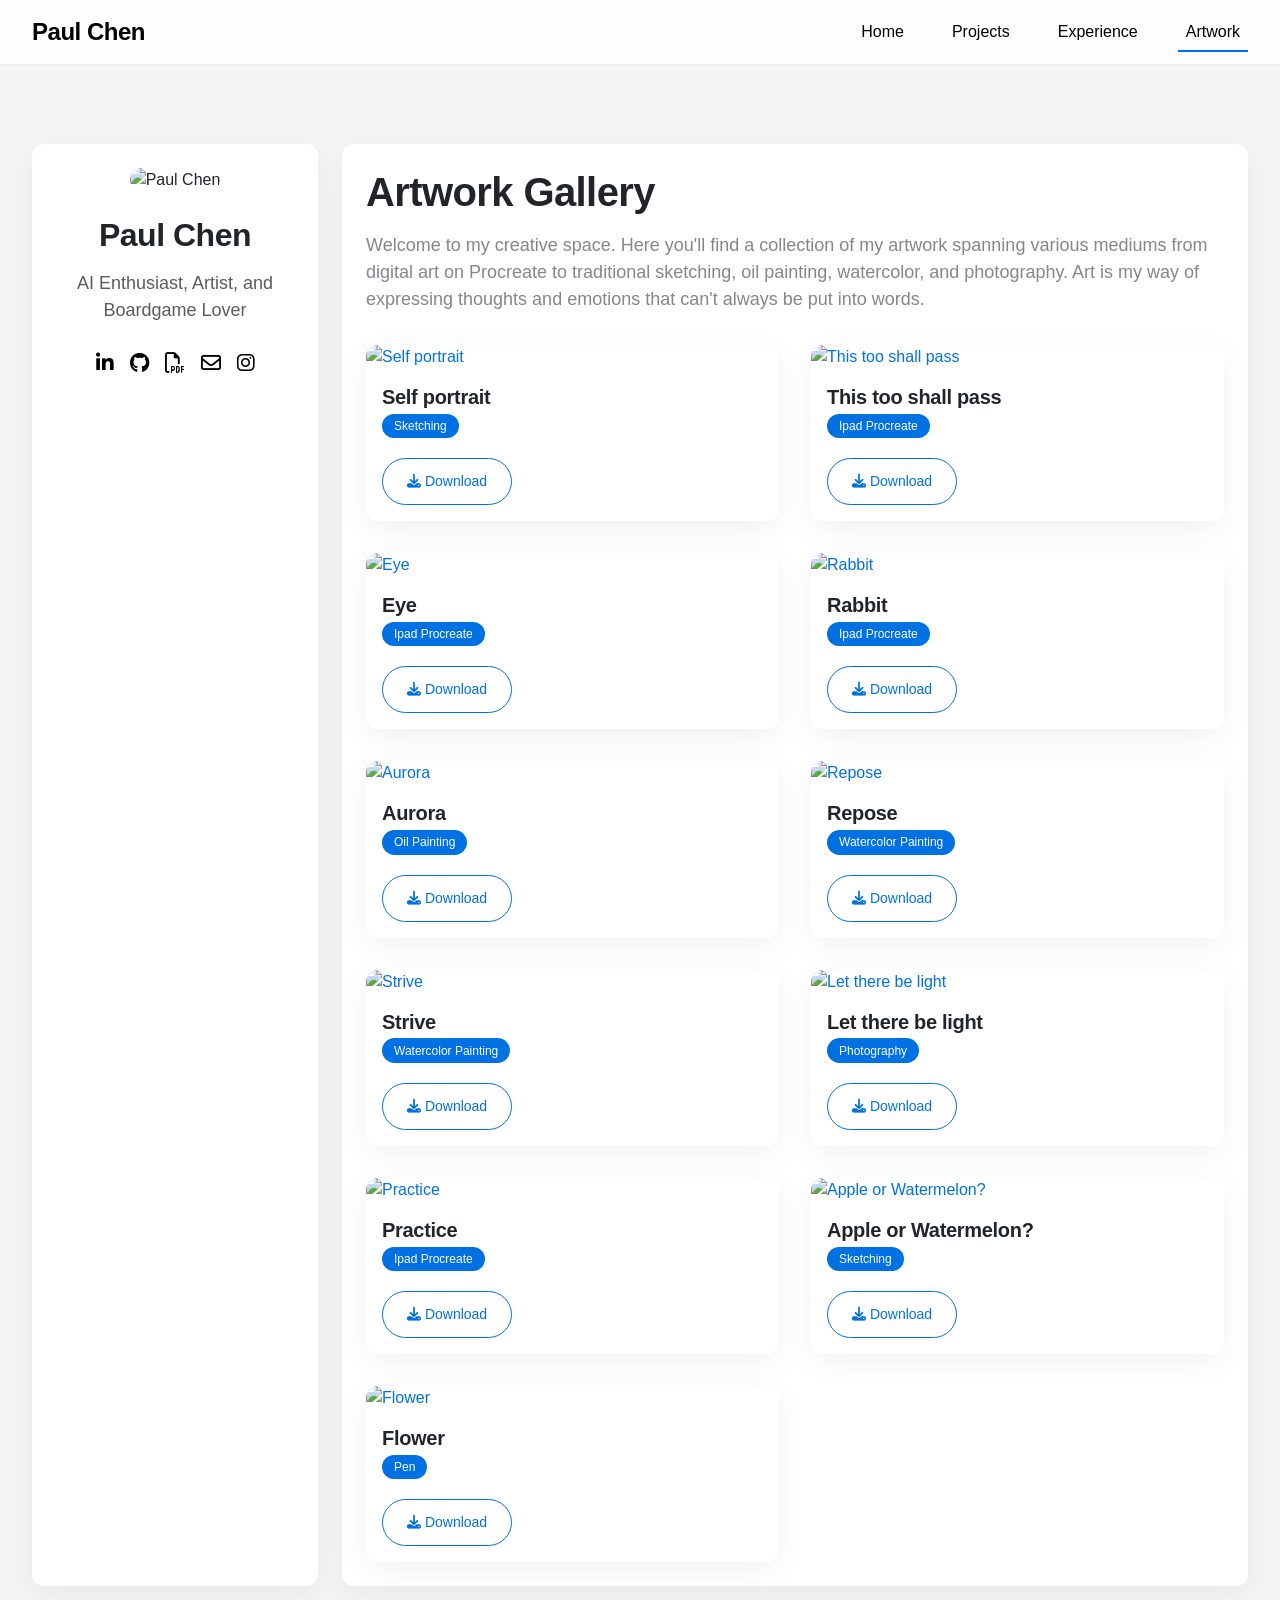
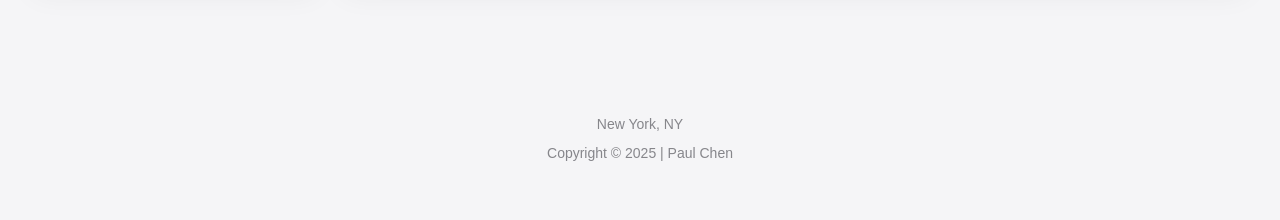
==== artwork.html @ 6986fd62 "yes" ====
<!DOCTYPE html>
<html lang="en">
<head>
    <meta charset="UTF-8">
    <meta name="viewport" content="width=device-width, initial-scale=1, shrink-to-fit=no">
    <title>Artwork | Paul Chen</title>
    
    <!-- Fonts -->
    <link href="https://fonts.googleapis.com/css2?family=Inter:wght@300;400;500;600;700&display=swap" rel="stylesheet">
    
    <!-- Bootstrap -->
    <link href="https://cdn.jsdelivr.net/npm/bootstrap@5.3.0-alpha1/dist/css/bootstrap.min.css" rel="stylesheet">
    
    <!-- Font Awesome -->
    <link rel="stylesheet" href="https://cdnjs.cloudflare.com/ajax/libs/font-awesome/6.4.0/css/all.min.css">
    
    <!-- Lightbox -->
    <link rel="stylesheet" href="https://cdnjs.cloudflare.com/ajax/libs/lightbox2/2.11.3/css/lightbox.min.css">
    
    <!-- Custom CSS -->
    <link rel="stylesheet" href="css/style.css">
    
    <style>
        /* Additional styles for artwork page */
        .art-grid {
            display: grid;
            grid-template-columns: repeat(auto-fill, minmax(350px, 1fr));
            gap: 2rem;
            margin-top: 2rem;
        }
        
        .art-item {
            border-radius: var(--border-radius);
            overflow: hidden;
            background-color: var(--card-color);
            box-shadow: 0 8px 30px rgba(0, 0, 0, 0.06);
            transition: transform var(--transition-speed) ease, box-shadow var(--transition-speed) ease;
        }
        
        .art-item:hover {
            transform: translateY(-5px);
            box-shadow: 0 12px 40px rgba(0, 0, 0, 0.1);
        }
        
        .art-item img {
            width: 100%;
            height: auto;
            display: block;
        }
        
        .art-caption {
            padding: 1rem;
        }
        
        .art-title {
            font-weight: 600;
            margin-bottom: 0.25rem;
        }
        
        .art-medium {
            display: inline-block;
            background-color: var(--accent-color);
            color: white;
            padding: 0.2rem 0.75rem;
            border-radius: 30px;
            font-size: 0.75rem;
            margin-bottom: 0.75rem;
        }
        
        .art-actions {
            display: flex;
            justify-content: space-between;
            align-items: center;
            margin-top: 0.5rem;
        }
    </style>
</head>

<body>
    <header>
        <div class="container-fluid">
            <nav class="navbar navbar-expand-lg">
                <a class="navbar-brand" href="index.html">Paul Chen</a>
                <button class="navbar-toggler" type="button" data-bs-toggle="collapse" data-bs-target="#navbarNav" aria-controls="navbarNav" aria-expanded="false" aria-label="Toggle navigation">
                    <span class="navbar-toggler-icon"></span>
                </button>
                <div class="collapse navbar-collapse" id="navbarNav">
                    <ul class="navbar-nav ms-auto">
                        <li class="nav-item">
                            <a class="nav-link" href="index.html">Home</a>
                        </li>
                        <li class="nav-item">
                            <a class="nav-link" href="index.html#projects">Projects</a>
                        </li>
                        <li class="nav-item">
                            <a class="nav-link" href="experience.html">Experience</a>
                        </li>
                        <li class="nav-item">
                            <a class="nav-link active" href="artwork.html">Artwork</a>
                        </li>
                    </ul>
                </div>
            </nav>
        </div>
    </header>

    <section id="artwork-intro" class="fade-in">
        <div class="container-fluid">
            <div class="row">
                <div class="col-lg-3">
                    <div class="card mb-4 sticky-top" style="top: 80px; z-index: 100;">
                        <div class="card-body p-4 text-center">
                            <img src="art/profile.jpg" alt="Paul Chen" class="img-fluid rounded-4 mb-4" style="max-width: 100%;">
                            <h3>Paul Chen</h3>
                            <p class="text-muted mb-3">AI Enthusiast, Artist, and Boardgame Lover</p>
                            <div class="social-links justify-content-center">
                                <a href="https://www.linkedin.com/in/paiweichen/" aria-label="LinkedIn">
                                    <i class="fab fa-linkedin-in"></i>
                                </a>
                                <a href="https://github.com/paul46186" aria-label="GitHub">
                                    <i class="fab fa-github"></i>
                                </a>
                                <a href="files/Paul Chen Resume.pdf" aria-label="Resume">
                                    <i class="far fa-file-pdf"></i>
                                </a>
                                <a href="mailto:paul46186@gmail.com" aria-label="Email">
                                    <i class="far fa-envelope"></i>
                                </a>
                                <a href="https://www.instagram.com/paul46186" aria-label="Instagram">
                                    <i class="fab fa-instagram"></i>
                                </a>
                            </div>
                        </div>
                    </div>
                </div>
                
                <div class="col-lg-9">
                    <div class="card">
                        <div class="card-body p-4">
                            <h2 class="mb-3">Artwork Gallery</h2>
                            <p>Welcome to my creative space. Here you'll find a collection of my artwork spanning various mediums from digital art on Procreate to traditional sketching, oil painting, watercolor, and photography. Art is my way of expressing thoughts and emotions that can't always be put into words.</p>
                            
                            <div class="art-grid">
                                <!-- Self portrait -->
                                <div class="art-item" data-category="sketching">
                                    <a href="art/Self portrait.JPG" data-lightbox="gallery" data-title="Self portrait - Sketching">
                                        <img src="art/Self portrait.JPG" alt="Self portrait">
                                    </a>
                                    <div class="art-caption">
                                        <h5 class="art-title">Self portrait</h5>
                                        <span class="art-medium">Sketching</span>
                                        <div class="art-actions">
                                            <a href="art/Self portrait.JPG" download class="btn btn-sm btn-outline">
                                                <i class="fas fa-download"></i> Download
                                            </a>
                                        </div>
                                    </div>
                                </div>
                                
                                <!-- This too shall pass -->
                                <div class="art-item" data-category="procreate">
                                    <a href="art/this too shall pass.png" data-lightbox="gallery" data-title="This too shall pass - Ipad Procreate">
                                        <img src="art/this too shall pass.png" alt="This too shall pass">
                                    </a>
                                    <div class="art-caption">
                                        <h5 class="art-title">This too shall pass</h5>
                                        <span class="art-medium">Ipad Procreate</span>
                                        <div class="art-actions">
                                            <a href="art/this too shall pass.png" download class="btn btn-sm btn-outline">
                                                <i class="fas fa-download"></i> Download
                                            </a>
                                        </div>
                                    </div>
                                </div>
                                
                                <!-- Eye -->
                                <div class="art-item" data-category="procreate">
                                    <a href="art/eye.jpg" data-lightbox="gallery" data-title="Eye - Ipad Procreate">
                                        <img src="art/eye.jpg" alt="Eye">
                                    </a>
                                    <div class="art-caption">
                                        <h5 class="art-title">Eye</h5>
                                        <span class="art-medium">Ipad Procreate</span>
                                        <div class="art-actions">
                                            <a href="art/eye.jpg" download class="btn btn-sm btn-outline">
                                                <i class="fas fa-download"></i> Download
                                            </a>
                                        </div>
                                    </div>
                                </div>
                                
                                <!-- Rabbit -->
                                <div class="art-item" data-category="procreate">
                                    <a href="art/rabbit.jpg" data-lightbox="gallery" data-title="Rabbit - Ipad Procreate">
                                        <img src="art/rabbit.jpg" alt="Rabbit">
                                    </a>
                                    <div class="art-caption">
                                        <h5 class="art-title">Rabbit</h5>
                                        <span class="art-medium">Ipad Procreate</span>
                                        <div class="art-actions">
                                            <a href="art/rabbit.jpg" download class="btn btn-sm btn-outline">
                                                <i class="fas fa-download"></i> Download
                                            </a>
                                        </div>
                                    </div>
                                </div>
                                
                                <!-- Aurora -->
                                <div class="art-item" data-category="oil">
                                    <a href="art/aurora.jpg" data-lightbox="gallery" data-title="Aurora - Oil Painting">
                                        <img src="art/aurora.jpg" alt="Aurora">
                                    </a>
                                    <div class="art-caption">
                                        <h5 class="art-title">Aurora</h5>
                                        <span class="art-medium">Oil Painting</span>
                                        <div class="art-actions">
                                            <a href="art/aurora.jpg" download class="btn btn-sm btn-outline">
                                                <i class="fas fa-download"></i> Download
                                            </a>
                                        </div>
                                    </div>
                                </div>
                                
                                <!-- Repose -->
                                <div class="art-item" data-category="watercolor">
                                    <a href="art/repose.jpg" data-lightbox="gallery" data-title="Repose - Watercolor Painting">
                                        <img src="art/repose.jpg" alt="Repose">
                                    </a>
                                    <div class="art-caption">
                                        <h5 class="art-title">Repose</h5>
                                        <span class="art-medium">Watercolor Painting</span>
                                        <div class="art-actions">
                                            <a href="art/repose.jpg" download class="btn btn-sm btn-outline">
                                                <i class="fas fa-download"></i> Download
                                            </a>
                                        </div>
                                    </div>
                                </div>
                                
                                <!-- Strive -->
                                <div class="art-item" data-category="watercolor">
                                    <a href="art/strive.jpg" data-lightbox="gallery" data-title="Strive - Watercolor Painting">
                                        <img src="art/strive.jpg" alt="Strive">
                                    </a>
                                    <div class="art-caption">
                                        <h5 class="art-title">Strive</h5>
                                        <span class="art-medium">Watercolor Painting</span>
                                        <div class="art-actions">
                                            <a href="art/strive.jpg" download class="btn btn-sm btn-outline">
                                                <i class="fas fa-download"></i> Download
                                            </a>
                                        </div>
                                    </div>
                                </div>
                                
                                <!-- Let there be light -->
                                <div class="art-item" data-category="photography">
                                    <a href="art/light.jpg" data-lightbox="gallery" data-title="Let there be light - Photograph">
                                        <img src="art/light.jpg" alt="Let there be light">
                                    </a>
                                    <div class="art-caption">
                                        <h5 class="art-title">Let there be light</h5>
                                        <span class="art-medium">Photography</span>
                                        <div class="art-actions">
                                            <a href="art/light.jpg" download class="btn btn-sm btn-outline">
                                                <i class="fas fa-download"></i> Download
                                            </a>
                                        </div>
                                    </div>
                                </div>
                                
                                <!-- Practice -->
                                <div class="art-item" data-category="procreate">
                                    <a href="art/practice.jpg" data-lightbox="gallery" data-title="Practice - Ipad Procreate">
                                        <img src="art/practice.jpg" alt="Practice">
                                    </a>
                                    <div class="art-caption">
                                        <h5 class="art-title">Practice</h5>
                                        <span class="art-medium">Ipad Procreate</span>
                                        <div class="art-actions">
                                            <a href="art/practice.jpg" download class="btn btn-sm btn-outline">
                                                <i class="fas fa-download"></i> Download
                                            </a>
                                        </div>
                                    </div>
                                </div>
                                
                                <!-- Apple or Watermelon? -->
                                <div class="art-item" data-category="sketching">
                                    <a href="art/apple.jpg" data-lightbox="gallery" data-title="Apple or Watermelon? - Sketching">
                                        <img src="art/apple.jpg" alt="Apple or Watermelon?">
                                    </a>
                                    <div class="art-caption">
                                        <h5 class="art-title">Apple or Watermelon?</h5>
                                        <span class="art-medium">Sketching</span>
                                        <div class="art-actions">
                                            <a href="art/apple.jpg" download class="btn btn-sm btn-outline">
                                                <i class="fas fa-download"></i> Download
                                            </a>
                                        </div>
                                    </div>
                                </div>
                                
                                <!-- Flower -->
                                <div class="art-item" data-category="pen">
                                    <a href="art/flower.jpg" data-lightbox="gallery" data-title="Flower - Pen">
                                        <img src="art/flower.jpg" alt="Flower">
                                    </a>
                                    <div class="art-caption">
                                        <h5 class="art-title">Flower</h5>
                                        <span class="art-medium">Pen</span>
                                        <div class="art-actions">
                                            <a href="art/flower.jpg" download class="btn btn-sm btn-outline">
                                                <i class="fas fa-download"></i> Download
                                            </a>
                                        </div>
                                    </div>
                                </div>
                            </div>
                        </div>
                    </div>
                </div>
            </div>
        </div>
    </section>

    <footer>
        <div class="container">
            <p>New York, NY</p>
            <p class="copyright">Copyright &copy; 2025 | Paul Chen</p>
        </div>
    </footer>

    <!-- Bootstrap, Lightbox & Custom JS -->
    <script src="https://cdn.jsdelivr.net/npm/bootstrap@5.3.0-alpha1/dist/js/bootstrap.bundle.min.js"></script>
    <script src="https://cdnjs.cloudflare.com/ajax/libs/lightbox2/2.11.3/js/lightbox.min.js"></script>
    <script>
        document.addEventListener('DOMContentLoaded', function() {
            // Lightbox configuration
            lightbox.option({
                'resizeDuration': 200,
                'wrapAround': true,
                'showImageNumberLabel': false,
                'fadeDuration': 300
            });
        });
    </script>
</body>
</html>
---- css/style.css ----
/* Modern Apple-like styling */
:root {
  --primary-color: #000;
  --secondary-color: #86868b;
  --accent-color: #0071e3;
  --background-color: #f5f5f7;
  --card-color: #fff;
  --transition-speed: 0.3s;
  --border-radius: 12px;
  --header-height: 64px;
}

* {
  margin: 0;
  padding: 0;
  box-sizing: border-box;
}

html {
  scroll-behavior: smooth;
}

body {
  font-family: -apple-system, BlinkMacSystemFont, 'SF Pro Display', 'SF Pro Text', 'Helvetica Neue', Arial, sans-serif;
  background-color: var(--background-color);
  color: var(--primary-color);
  line-height: 1.5;
  -webkit-font-smoothing: antialiased;
  -moz-osx-font-smoothing: grayscale;
}

/* Typography */
h1, h2, h3, h4, h5, h6 {
  font-weight: 600;
  letter-spacing: -0.015em;
  margin-bottom: 0.5em;
}

h1 {
  font-size: 3rem;
}

h2 {
  font-size: 2.5rem;
}

h3 {
  font-size: 2rem;
}

p {
  font-size: 1.125rem;
  margin-bottom: 1.5rem;
  color: var(--secondary-color);
}

a {
  color: var(--accent-color);
  text-decoration: none;
  transition: all var(--transition-speed) ease;
}

a:hover {
  text-decoration: none;
  opacity: 0.8;
}

/* Header and Navigation */
header {
  background-color: rgba(255, 255, 255, 0.8);
  backdrop-filter: blur(10px);
  -webkit-backdrop-filter: blur(10px);
  position: sticky;
  top: 0;
  z-index: 1000;
  box-shadow: 0 1px 3px rgba(0, 0, 0, 0.05);
  height: var(--header-height);
  display: flex;
  align-items: center;
}

.navbar {
  padding: 0;
  height: 100%;
}

.navbar-brand {
  font-weight: 700;
  font-size: 1.5rem;
  letter-spacing: -0.02em;
  padding: 0;
}

.navbar-toggler {
  border: none;
  padding: 0.5rem;
}

.navbar-toggler:focus {
  outline: none;
  box-shadow: none;
}

.navbar-nav {
  gap: 2rem;
}

.nav-link {
  color: var(--primary-color);
  font-weight: 500;
  font-size: 1rem;
  position: relative;
  padding: 0.5rem 0;
}

.nav-link::after {
  content: '';
  position: absolute;
  width: 0;
  height: 2px;
  bottom: 0;
  left: 0;
  background-color: var(--accent-color);
  transition: width var(--transition-speed) ease;
}

.nav-link:hover::after,
.nav-link.active::after {
  width: 100%;
}

/* Container */
.container-fluid {
  padding-left: 2rem;
  padding-right: 2rem;
  max-width: 1400px;
  margin: 0 auto;
}

/* Section Styling */
section {
  padding: 5rem 0;
}

/* Hero Section */
#intro {
  padding: 5rem 0;
}

#intro .jumbotron {
  background-color: transparent !important;
  padding: 0;
  margin-bottom: 0;
  border-radius: 0;
}

/* Card Styling */
.card {
  background-color: var(--card-color);
  border-radius: var(--border-radius);
  box-shadow: 0 8px 30px rgba(0, 0, 0, 0.06);
  border: none;
  overflow: hidden;
  transition: transform var(--transition-speed) ease, box-shadow var(--transition-speed) ease;
  height: 100%;
}

.card:hover {
  transform: translateY(-5px);
  box-shadow: 0 12px 40px rgba(0, 0, 0, 0.1);
}

/* Project Cards */
.project-card {
  border-radius: var(--border-radius);
  overflow: hidden;
  background-color: var(--card-color);
  box-shadow: 0 8px 30px rgba(0, 0, 0, 0.06);
  transition: transform var(--transition-speed) ease, box-shadow var(--transition-speed) ease;
  height: 100%;
  margin-bottom: 2rem;
}

.project-card:hover {
  transform: translateY(-5px);
  box-shadow: 0 12px 40px rgba(0, 0, 0, 0.1);
}

.project-card img {
  width: 100%;
  height: 200px;
  object-fit: cover;
}

.project-card-content {
  padding: 1.5rem;
}

.project-card h5 {
  font-weight: 600;
  margin-bottom: 0.5rem;
}

.project-card-tags {
  margin-top: 1rem;
  color: var(--secondary-color);
  font-size: 0.875rem;
}

/* Skills Section */
.skill-icon {
  display: inline-flex;
  align-items: center;
  margin: 0.5rem 1rem;
  font-size: 1.25rem;
}

.skill-icon i {
  margin-right: 0.5rem;
}

/* Experience Section */
.experience-item {
  margin-bottom: 2.5rem;
}

.experience-header {
  display: flex;
  justify-content: space-between;
  margin-bottom: 0.5rem;
}

.experience-title {
  font-weight: 500;
  color: var(--secondary-color);
  margin-bottom: 0.5rem;
}

.experience-date {
  color: var(--secondary-color);
  font-size: 0.875rem;
}

.experience-item ul {
  padding-left: 1.25rem;
  margin-top: 0.75rem;
}

.experience-item li {
  margin-bottom: 0.5rem;
}

/* Artwork Styling */
.artwork-grid {
  display: grid;
  grid-template-columns: repeat(auto-fill, minmax(300px, 1fr));
  gap: 2rem;
}

.artwork-item {
  border-radius: var(--border-radius);
  overflow: hidden;
  background-color: var(--card-color);
  box-shadow: 0 8px 30px rgba(0, 0, 0, 0.06);
}

.artwork-item img {
  width: 100%;
  height: auto;
  display: block;
}

.artwork-caption {
  padding: 1rem;
  color: var(--secondary-color);
}

/* Profile Section */
.profile-section {
  display: flex;
  align-items: center;
  gap: 2rem;
}

.profile-image {
  border-radius: var(--border-radius);
  overflow: hidden;
}

.profile-content {
  flex: 1;
}

.social-links {
  display: flex;
  gap: 1rem;
  margin-top: 1.5rem;
}

.social-links a {
  color: var(--primary-color);
  font-size: 1.25rem;
  transition: color var(--transition-speed) ease;
}

.social-links a:hover {
  color: var(--accent-color);
}

/* Button Styling */
.btn {
  padding: 0.75rem 1.5rem;
  border-radius: 30px;
  font-weight: 500;
  transition: all var(--transition-speed) ease;
  border: none;
}

.btn-primary {
  background-color: var(--accent-color);
  color: white;
}

.btn-primary:hover {
  background-color: #005BBF;
  transform: translateY(-2px);
  box-shadow: 0 5px 15px rgba(0, 113, 227, 0.4);
}

.btn-outline {
  background-color: transparent;
  color: var(--accent-color);
  border: 1px solid var(--accent-color);
}

.btn-outline:hover {
  background-color: var(--accent-color);
  color: white;
}

/* Footer */
footer {
  background-color: var(--background-color);
  padding: 3rem 0;
  text-align: center;
}

footer p {
  margin-bottom: 0.5rem;
  font-size: 0.875rem;
}

.copyright {
  color: var(--secondary-color);
}

/* Responsive Design */
@media (max-width: 992px) {
  .container-fluid {
    padding-left: 1.5rem;
    padding-right: 1.5rem;
  }
  
  h1 {
    font-size: 2.5rem;
  }
  
  h2 {
    font-size: 2rem;
  }
  
  h3 {
    font-size: 1.75rem;
  }
  
  section {
    padding: 4rem 0;
  }
  
  .navbar-nav {
    gap: 1rem;
  }
}

@media (max-width: 768px) {
  .container-fluid {
    padding-left: 1rem;
    padding-right: 1rem;
  }
  
  h1 {
    font-size: 2rem;
  }
  
  h2 {
    font-size: 1.75rem;
  }
  
  h3 {
    font-size: 1.5rem;
  }
  
  section {
    padding: 3rem 0;
  }
  
  .profile-section {
    flex-direction: column;
    text-align: center;
  }
  
  .social-links {
    justify-content: center;
  }
  
  .experience-header {
    flex-direction: column;
  }
}

/* Animation */
@keyframes fadeIn {
  from {
    opacity: 0;
    transform: translateY(20px);
  }
  to {
    opacity: 1;
    transform: translateY(0);
  }
}

.fade-in {
  animation: fadeIn 0.6s ease-out forwards;
}

.delay-1 {
  animation-delay: 0.2s;
}

.delay-2 {
  animation-delay: 0.4s;
}

.delay-3 {
  animation-delay: 0.6s;
}

/* Dark mode support */
@media (prefers-color-scheme: dark) {
  :root {
    --primary-color: #f5f5f7;
    --secondary-color: #86868b;
    --background-color: #1d1d1f;
    --card-color: #2d2d2f;
  }
  
  header {
    background-color: rgba(29, 29, 31, 0.8);
  }
  
  .card, 
  .project-card,
  .artwork-item {
    box-shadow: 0 8px 30px rgba(0, 0, 0, 0.2);
  }
}

/* Mobile Navigation Fixes */
@media (max-width: 991px) {
/* Ensure navbar toggle button is visible and properly styled */
.navbar-toggler {
  display: block;
  margin-left: auto;
  padding: 0.5rem;
  border: 1px solid rgba(0, 0, 0, 0.1);
}

/* Improve collapsed navbar appearance */
.navbar-collapse {
  position: absolute;
  top: var(--header-height);
  left: 0;
  right: 0;
  background-color: var(--card-color);
  box-shadow: 0 8px 16px rgba(0, 0, 0, 0.1);
  padding: 1rem;
  border-radius: 0 0 var(--border-radius) var(--border-radius);
  z-index: 1000;
}

/* Adjust nav links in mobile view */
.navbar-nav {
  flex-direction: column;
  gap: 1rem;
  width: 100%;
}

.nav-item {
  width: 100%;
  text-align: center;
}

.nav-link {
  padding: 0.75rem !important;
  display: block;
  width: 100%;
}

/* Make header slightly taller on mobile for better touch targets */
header {
  height: auto;
  min-height: var(--header-height);
}

/* Ensure container has proper positioning */
header .container-fluid {
  position: relative;
}
}

/* Dark mode adjustments for navbar */
@media (prefers-color-scheme: dark) and (max-width: 991px) {
.navbar-collapse {
  background-color: var(--card-color);
  border: 1px solid rgba(255, 255, 255, 0.1);
}

.navbar-toggler {
  border: 1px solid rgba(255, 255, 255, 0.1);
}
}

/* General responsive improvements */
@media (max-width: 768px) {
/* Improve spacing for mobile */
section {
  padding: 3rem 0;
}

/* Make project cards and art items stack better */
.project-card, .art-item {
  height: auto;
  margin-bottom: 1.5rem;
}

/* Adjust font sizes for better readability on small screens */
h1 {
  font-size: 2rem;
}

h2 {
  font-size: 1.75rem;
}

h3 {
  font-size: 1.5rem;
}

/* Improve buttons on mobile */
.btn {
  padding: 0.625rem 1.25rem;
  margin-bottom: 0.5rem;
  display: inline-block;
}

/* Fix experience items layout */
.experience-item {
  margin-bottom: 2rem;
}

.d-flex.justify-content-between {
  flex-wrap: wrap;
}

/* Fix sticky profile card in artwork page */
#artwork-intro .sticky-top {
  position: relative;
  top: 0 !important;
  margin-bottom: 1.5rem;
}

/* Improve social links spacing */
.social-links {
  gap: 1.25rem;
  flex-wrap: wrap;
  justify-content: center;
}
}

/* Small mobile devices */
@media (max-width: 576px) {
.container-fluid {
  padding-left: 1rem;
  padding-right: 1rem;
}

/* Make buttons stack on very small screens */
.mt-5 .btn {
  margin-right: 0;
  display: block;
  width: 100%;
  margin-bottom: 0.75rem;
}

/* Fix grid layout for art-grid */
.art-grid {
  grid-template-columns: 1fr;
  gap: 1.5rem;
}
}

/* Fix art items display */
.art-item img {
height: 300px;
object-fit: cover;
}

/* Fix project card image consistency */
.project-card img {
height: 200px;
object-fit: cover;
}

/* Fix for lightbox on mobile */
.lb-outerContainer, .lb-dataContainer {
max-width: 100%;
}
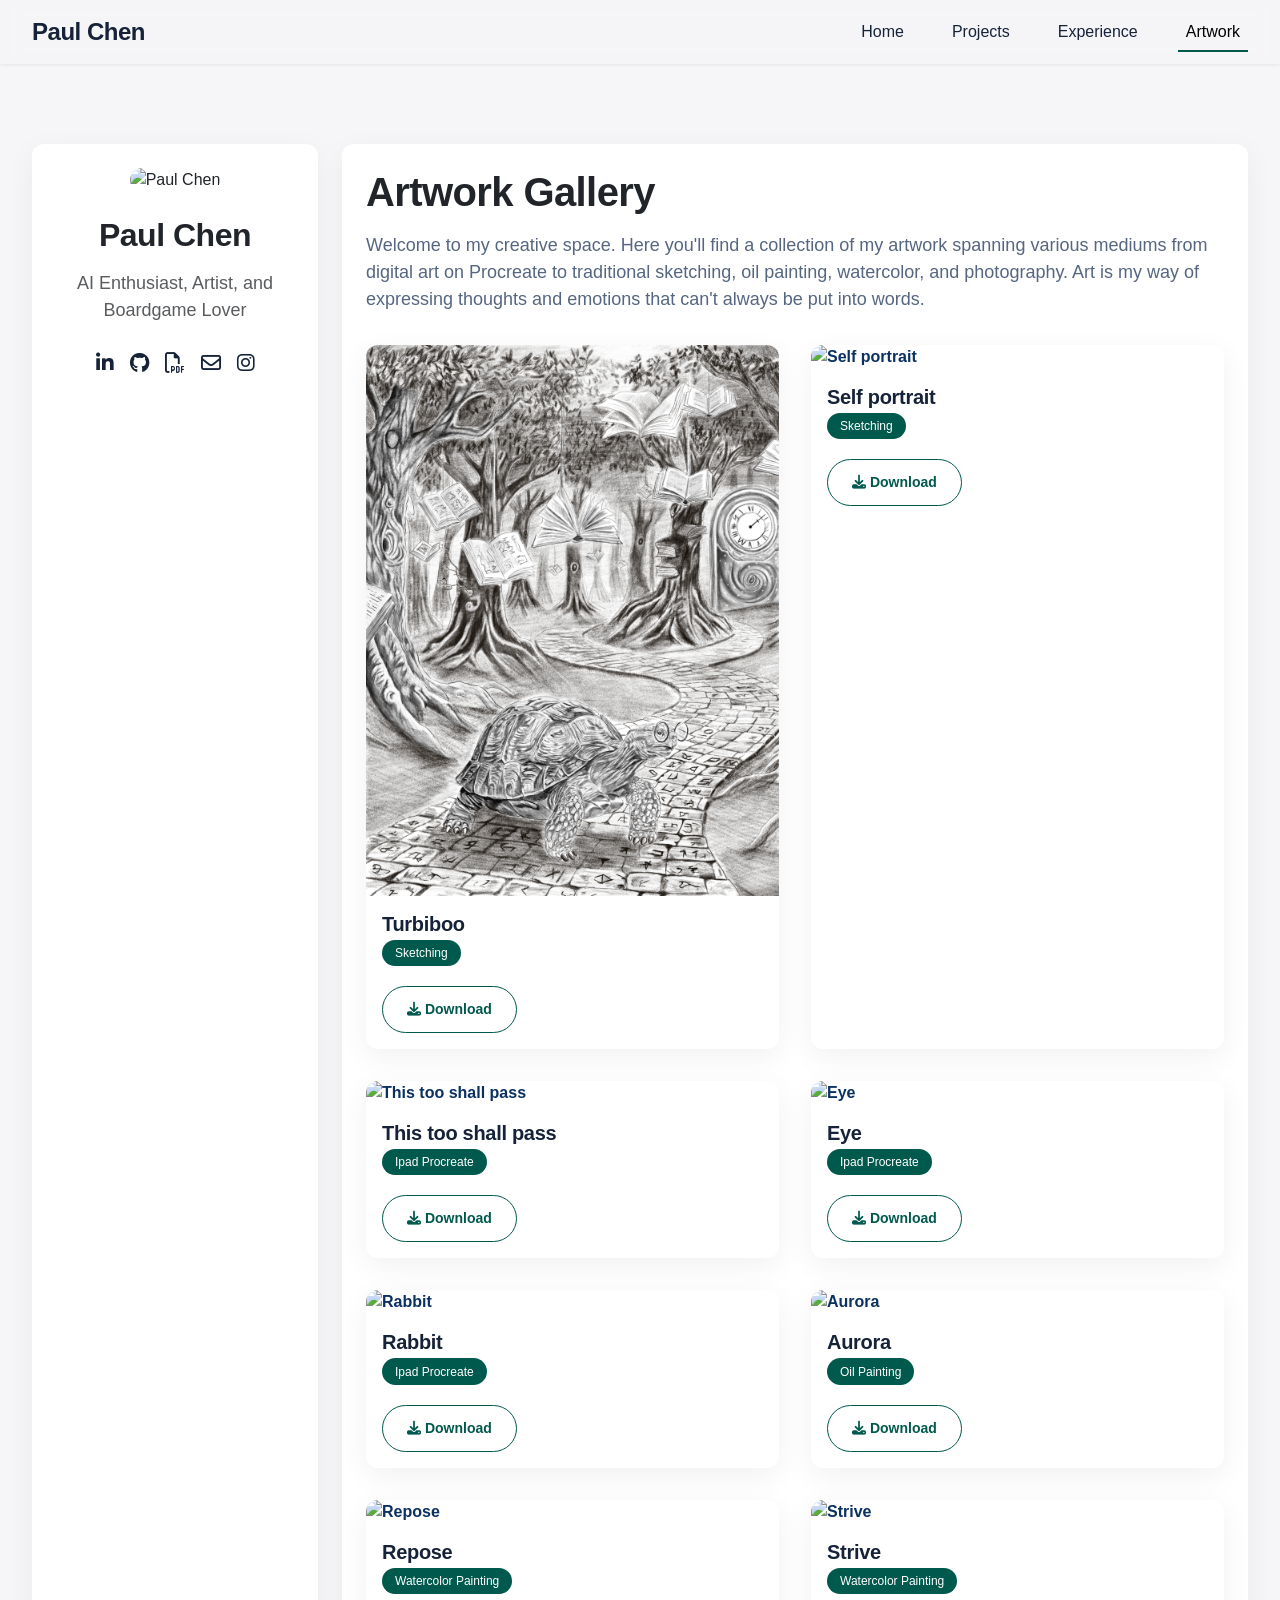
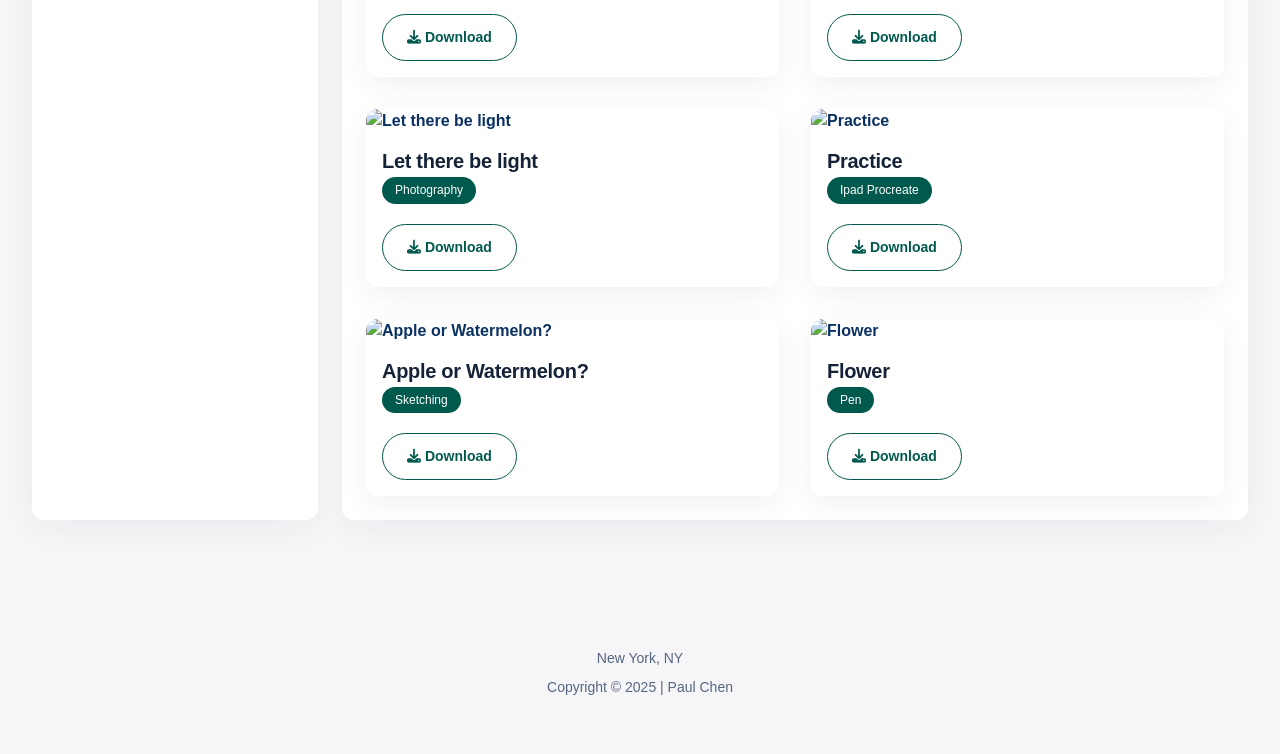
==== commit 4a1fa4ae: "turbiboo" ====
--- a/artwork.html
+++ b/artwork.html
@@ -141,6 +141,23 @@
                             <p>Welcome to my creative space. Here you'll find a collection of my artwork spanning various mediums from digital art on Procreate to traditional sketching, oil painting, watercolor, and photography. Art is my way of expressing thoughts and emotions that can't always be put into words.</p>
                             
                             <div class="art-grid">
+
+                                <!-- Turbiboo -->
+                                <div class="art-item" data-category="sketching">
+                                    <a href="art/turbiboo.PNG" data-lightbox="gallery" data-title="Turbiboo - Sketching">
+                                        <img src="art/turbiboo.PNG" alt="Turbiboo">
+                                    </a>
+                                    <div class="art-caption">
+                                        <h5 class="art-title">Turbiboo</h5>
+                                        <span class="art-medium">Sketching</span>
+                                        <div class="art-actions">
+                                            <a href="art/turbiboo.PNG" download class="btn btn-sm btn-outline">
+                                                <i class="fas fa-download"></i> Download
+                                            </a>
+                                        </div>
+                                    </div>
+                                </div>
+
                                 <!-- Self portrait -->
                                 <div class="art-item" data-category="sketching">
                                     <a href="art/Self portrait.JPG" data-lightbox="gallery" data-title="Self portrait - Sketching">
--- a/css/style.css
+++ b/css/style.css
@@ -1,15 +1,16 @@
-/* Modern Apple-like styling */
+/* Modern Luxury styling with Sapphire & Darker Emerald theme */
 :root {
-  --primary-color: #000;
-  --secondary-color: #86868b;
-  --accent-color: #0071e3;
-  --background-color: #f5f5f7;
-  --card-color: #fff;
+  --primary-color: #152238;         /* Deep sapphire blue for text */
+  --secondary-color: #566681;       /* Steel blue for secondary text */
+  --accent-color: #00594D;          /* Darker emerald green accent */
+  --hyperlink-color: #0A3161;       /* Navy blue for hyperlinks */
+  --background-color: #f6f6f8;      /* Light blue-gray background */
+  --card-color: #fff;               /* White card background */
   --transition-speed: 0.3s;
   --border-radius: 12px;
   --header-height: 64px;
 }
-
+  
 * {
   margin: 0;
   padding: 0;
@@ -54,26 +55,29 @@
   color: var(--secondary-color);
 }
 
+/* Enhanced hyperlink styling */
 a {
-  color: var(--accent-color);
+  color: var(--hyperlink-color);
   text-decoration: none;
   transition: all var(--transition-speed) ease;
+  font-weight: 600; /* Make hyperlinks bold */
 }
 
 a:hover {
   text-decoration: none;
-  opacity: 0.8;
+  opacity: 0.9;
+  color: var(--accent-color);
 }
 
 /* Header and Navigation */
 header {
-  background-color: rgba(255, 255, 255, 0.8);
+  background-color: rgba(246, 246, 248, 0.8);
   backdrop-filter: blur(10px);
   -webkit-backdrop-filter: blur(10px);
   position: sticky;
   top: 0;
   z-index: 1000;
-  box-shadow: 0 1px 3px rgba(0, 0, 0, 0.05);
+  box-shadow: 0 1px 3px rgba(21, 34, 56, 0.08);
   height: var(--header-height);
   display: flex;
   align-items: center;
@@ -89,6 +93,7 @@
   font-size: 1.5rem;
   letter-spacing: -0.02em;
   padding: 0;
+  color: var(--primary-color);
 }
 
 .navbar-toggler {
@@ -154,11 +159,11 @@
   border-radius: 0;
 }
 
-/* Card Styling */
+/* Card Styling - Enhanced for luxury feel */
 .card {
   background-color: var(--card-color);
   border-radius: var(--border-radius);
-  box-shadow: 0 8px 30px rgba(0, 0, 0, 0.06);
+  box-shadow: 0 8px 30px rgba(21, 34, 56, 0.05);
   border: none;
   overflow: hidden;
   transition: transform var(--transition-speed) ease, box-shadow var(--transition-speed) ease;
@@ -167,15 +172,15 @@
 
 .card:hover {
   transform: translateY(-5px);
-  box-shadow: 0 12px 40px rgba(0, 0, 0, 0.1);
-}
-
-/* Project Cards */
+  box-shadow: 0 15px 45px rgba(21, 34, 56, 0.08);
+}
+
+/* Project Cards - Enhanced */
 .project-card {
   border-radius: var(--border-radius);
   overflow: hidden;
   background-color: var(--card-color);
-  box-shadow: 0 8px 30px rgba(0, 0, 0, 0.06);
+  box-shadow: 0 8px 30px rgba(21, 34, 56, 0.05);
   transition: transform var(--transition-speed) ease, box-shadow var(--transition-speed) ease;
   height: 100%;
   margin-bottom: 2rem;
@@ -183,7 +188,7 @@
 
 .project-card:hover {
   transform: translateY(-5px);
-  box-shadow: 0 12px 40px rgba(0, 0, 0, 0.1);
+  box-shadow: 0 15px 45px rgba(21, 34, 56, 0.08);
 }
 
 .project-card img {
@@ -199,12 +204,18 @@
 .project-card h5 {
   font-weight: 600;
   margin-bottom: 0.5rem;
+  color: var(--primary-color);
 }
 
 .project-card-tags {
   margin-top: 1rem;
-  color: var(--secondary-color);
+  color: var(--accent-color);
   font-size: 0.875rem;
+  background-color: rgba(0, 89, 77, 0.1);
+  display: inline-block;
+  padding: 0.25rem 0.75rem;
+  border-radius: 30px;
+  border: 1px solid rgba(0, 89, 77, 0.2);
 }
 
 /* Skills Section */
@@ -213,13 +224,15 @@
   align-items: center;
   margin: 0.5rem 1rem;
   font-size: 1.25rem;
+  color: var(--primary-color);
 }
 
 .skill-icon i {
   margin-right: 0.5rem;
-}
-
-/* Experience Section */
+  color: var(--accent-color);
+}
+
+/* Experience Section - Enhanced */
 .experience-item {
   margin-bottom: 2.5rem;
 }
@@ -230,9 +243,13 @@
   margin-bottom: 0.5rem;
 }
 
+.experience-header h4 {
+  color: var(--primary-color);
+}
+
 .experience-title {
   font-weight: 500;
-  color: var(--secondary-color);
+  color: #445573;
   margin-bottom: 0.5rem;
 }
 
@@ -248,9 +265,10 @@
 
 .experience-item li {
   margin-bottom: 0.5rem;
-}
-
-/* Artwork Styling */
+  color: var(--secondary-color);
+}
+
+/* Artwork Styling - Enhanced */
 .artwork-grid {
   display: grid;
   grid-template-columns: repeat(auto-fill, minmax(300px, 1fr));
@@ -261,7 +279,13 @@
   border-radius: var(--border-radius);
   overflow: hidden;
   background-color: var(--card-color);
-  box-shadow: 0 8px 30px rgba(0, 0, 0, 0.06);
+  box-shadow: 0 8px 30px rgba(21, 34, 56, 0.05);
+  transition: transform var(--transition-speed) ease, box-shadow var(--transition-speed) ease;
+}
+
+.artwork-item:hover {
+  transform: translateY(-5px);
+  box-shadow: 0 15px 45px rgba(21, 34, 56, 0.08);
 }
 
 .artwork-item img {
@@ -273,6 +297,62 @@
 .artwork-caption {
   padding: 1rem;
   color: var(--secondary-color);
+}
+
+/* Art grid and items - Enhanced */
+.art-grid {
+  display: grid;
+  grid-template-columns: repeat(auto-fill, minmax(350px, 1fr));
+  gap: 2rem;
+  margin-top: 2rem;
+}
+
+.art-item {
+  border-radius: var(--border-radius);
+  overflow: hidden;
+  background-color: var(--card-color);
+  box-shadow: 0 8px 30px rgba(21, 34, 56, 0.05);
+  transition: transform var(--transition-speed) ease, box-shadow var(--transition-speed) ease;
+}
+
+.art-item:hover {
+  transform: translateY(-5px);
+  box-shadow: 0 15px 45px rgba(21, 34, 56, 0.08);
+}
+
+.art-item img {
+  width: 100%;
+  height: 300px;
+  object-fit: cover;
+  display: block;
+}
+
+.art-caption {
+  padding: 1rem;
+}
+
+.art-title {
+  font-weight: 600;
+  margin-bottom: 0.25rem;
+  color: var(--primary-color);
+}
+
+.art-medium {
+  display: inline-block;
+  background-color: rgba(0, 89, 77, 0.1);
+  color: var(--accent-color);
+  padding: 0.2rem 0.75rem;
+  border-radius: 30px;
+  font-size: 0.75rem;
+  margin-bottom: 0.75rem;
+  border: 1px solid rgba(0, 89, 77, 0.2);
+}
+
+.art-actions {
+  display: flex;
+  justify-content: space-between;
+  align-items: center;
+  margin-top: 0.5rem;
 }
 
 /* Profile Section */
@@ -307,7 +387,7 @@
   color: var(--accent-color);
 }
 
-/* Button Styling */
+/* Button Styling - Enhanced for luxury feel */
 .btn {
   padding: 0.75rem 1.5rem;
   border-radius: 30px;
@@ -319,23 +399,28 @@
 .btn-primary {
   background-color: var(--accent-color);
   color: white;
+  font-weight: 600;
+  box-shadow: 0 4px 12px rgba(0, 89, 77, 0.2);
 }
 
 .btn-primary:hover {
-  background-color: #005BBF;
+  background-color: #004a40;
   transform: translateY(-2px);
-  box-shadow: 0 5px 15px rgba(0, 113, 227, 0.4);
+  box-shadow: 0 6px 16px rgba(0, 89, 77, 0.3);
 }
 
 .btn-outline {
   background-color: transparent;
   color: var(--accent-color);
   border: 1px solid var(--accent-color);
+  font-weight: 600;
 }
 
 .btn-outline:hover {
   background-color: var(--accent-color);
   color: white;
+  transform: translateY(-2px);
+  box-shadow: 0 4px 12px rgba(0, 89, 77, 0.2);
 }
 
 /* Footer */
@@ -446,183 +531,204 @@
   animation-delay: 0.6s;
 }
 
-/* Dark mode support */
+/* Dark mode support - Enhanced for luxury feel */
 @media (prefers-color-scheme: dark) {
   :root {
-    --primary-color: #f5f5f7;
-    --secondary-color: #86868b;
-    --background-color: #1d1d1f;
-    --card-color: #2d2d2f;
+    --primary-color: #e1e6f0;         /* Light blue-gray for text */
+    --secondary-color: #8d9cb3;       /* Medium blue-gray for secondary text */
+    --background-color: #0d1525;      /* Deep navy background */
+    --card-color: #1a2540;            /* Medium navy card background */
+    --hyperlink-color: #4a8bda;       /* Bright navy blue for hyperlinks in dark mode */
+  }
+  
+  a:hover {
+    color: #00A67E;  /* Use a slightly brighter green on hover in dark mode for better visibility */
   }
   
   header {
-    background-color: rgba(29, 29, 31, 0.8);
+    background-color: rgba(13, 21, 37, 0.8);
   }
   
   .card, 
   .project-card,
-  .artwork-item {
-    box-shadow: 0 8px 30px rgba(0, 0, 0, 0.2);
+  .artwork-item,
+  .art-item {
+    box-shadow: 0 8px 30px rgba(0, 0, 0, 0.25);
+    border: 1px solid rgba(0, 89, 77, 0.1);
+  }
+  
+  .project-card-tags,
+  .art-medium {
+    background-color: rgba(0, 89, 77, 0.15);
+    border: 1px solid rgba(0, 89, 77, 0.25);
+  }
+  
+  .btn-outline {
+    border: 1px solid var(--accent-color);
+  }
+  
+  .experience-title {
+    color: #7a8db3;
   }
 }
 
 /* Mobile Navigation Fixes */
 @media (max-width: 991px) {
-/* Ensure navbar toggle button is visible and properly styled */
-.navbar-toggler {
-  display: block;
-  margin-left: auto;
-  padding: 0.5rem;
-  border: 1px solid rgba(0, 0, 0, 0.1);
-}
-
-/* Improve collapsed navbar appearance */
-.navbar-collapse {
-  position: absolute;
-  top: var(--header-height);
-  left: 0;
-  right: 0;
-  background-color: var(--card-color);
-  box-shadow: 0 8px 16px rgba(0, 0, 0, 0.1);
-  padding: 1rem;
-  border-radius: 0 0 var(--border-radius) var(--border-radius);
-  z-index: 1000;
-}
-
-/* Adjust nav links in mobile view */
-.navbar-nav {
-  flex-direction: column;
-  gap: 1rem;
-  width: 100%;
-}
-
-.nav-item {
-  width: 100%;
-  text-align: center;
-}
-
-.nav-link {
-  padding: 0.75rem !important;
-  display: block;
-  width: 100%;
-}
-
-/* Make header slightly taller on mobile for better touch targets */
-header {
-  height: auto;
-  min-height: var(--header-height);
-}
-
-/* Ensure container has proper positioning */
-header .container-fluid {
-  position: relative;
-}
+  /* Ensure navbar toggle button is visible and properly styled */
+  .navbar-toggler {
+    display: block;
+    margin-left: auto;
+    padding: 0.5rem;
+    border: 1px solid rgba(21, 34, 56, 0.1);
+  }
+  
+  /* Improve collapsed navbar appearance */
+  .navbar-collapse {
+    position: absolute;
+    top: var(--header-height);
+    left: 0;
+    right: 0;
+    background-color: var(--card-color);
+    box-shadow: 0 8px 16px rgba(21, 34, 56, 0.1);
+    padding: 1rem;
+    border-radius: 0 0 var(--border-radius) var(--border-radius);
+    z-index: 1000;
+  }
+  
+  /* Adjust nav links in mobile view */
+  .navbar-nav {
+    flex-direction: column;
+    gap: 1rem;
+    width: 100%;
+  }
+  
+  .nav-item {
+    width: 100%;
+    text-align: center;
+  }
+  
+  .nav-link {
+    padding: 0.75rem !important;
+    display: block;
+    width: 100%;
+  }
+  
+  /* Make header slightly taller on mobile for better touch targets */
+  header {
+    height: auto;
+    min-height: var(--header-height);
+  }
+  
+  /* Ensure container has proper positioning */
+  header .container-fluid {
+    position: relative;
+  }
 }
 
 /* Dark mode adjustments for navbar */
 @media (prefers-color-scheme: dark) and (max-width: 991px) {
-.navbar-collapse {
-  background-color: var(--card-color);
-  border: 1px solid rgba(255, 255, 255, 0.1);
-}
-
-.navbar-toggler {
-  border: 1px solid rgba(255, 255, 255, 0.1);
-}
+  .navbar-collapse {
+    background-color: var(--card-color);
+    border: 1px solid rgba(0, 89, 77, 0.1);
+  }
+  
+  .navbar-toggler {
+    border: 1px solid rgba(255, 255, 255, 0.1);
+  }
 }
 
 /* General responsive improvements */
 @media (max-width: 768px) {
-/* Improve spacing for mobile */
-section {
-  padding: 3rem 0;
-}
-
-/* Make project cards and art items stack better */
-.project-card, .art-item {
-  height: auto;
-  margin-bottom: 1.5rem;
-}
-
-/* Adjust font sizes for better readability on small screens */
-h1 {
-  font-size: 2rem;
-}
-
-h2 {
-  font-size: 1.75rem;
-}
-
-h3 {
-  font-size: 1.5rem;
-}
-
-/* Improve buttons on mobile */
-.btn {
-  padding: 0.625rem 1.25rem;
-  margin-bottom: 0.5rem;
-  display: inline-block;
-}
-
-/* Fix experience items layout */
-.experience-item {
-  margin-bottom: 2rem;
-}
-
-.d-flex.justify-content-between {
-  flex-wrap: wrap;
-}
-
-/* Fix sticky profile card in artwork page */
-#artwork-intro .sticky-top {
-  position: relative;
-  top: 0 !important;
-  margin-bottom: 1.5rem;
-}
-
-/* Improve social links spacing */
-.social-links {
-  gap: 1.25rem;
-  flex-wrap: wrap;
-  justify-content: center;
-}
+  /* Improve spacing for mobile */
+  section {
+    padding: 3rem 0;
+  }
+  
+  /* Make project cards and art items stack better */
+  .project-card, .art-item {
+    height: auto;
+    margin-bottom: 1.5rem;
+  }
+  
+  /* Adjust font sizes for better readability on small screens */
+  h1 {
+    font-size: 2rem;
+  }
+  
+  h2 {
+    font-size: 1.75rem;
+  }
+  
+  h3 {
+    font-size: 1.5rem;
+  }
+  
+  /* Improve buttons on mobile */
+  .btn {
+    padding: 0.625rem 1.25rem;
+    margin-bottom: 0.5rem;
+    display: inline-block;
+  }
+  
+  /* Fix experience items layout */
+  .experience-item {
+    margin-bottom: 2rem;
+  }
+  
+  .d-flex.justify-content-between {
+    flex-wrap: wrap;
+  }
+  
+  /* Fix sticky profile card in artwork page */
+  #artwork-intro .sticky-top {
+    position: relative;
+    top: 0 !important;
+    margin-bottom: 1.5rem;
+  }
+  
+  /* Improve social links spacing */
+  .social-links {
+    gap: 1.25rem;
+    flex-wrap: wrap;
+    justify-content: center;
+  }
 }
 
 /* Small mobile devices */
 @media (max-width: 576px) {
-.container-fluid {
-  padding-left: 1rem;
-  padding-right: 1rem;
-}
-
-/* Make buttons stack on very small screens */
-.mt-5 .btn {
-  margin-right: 0;
-  display: block;
-  width: 100%;
-  margin-bottom: 0.75rem;
-}
-
-/* Fix grid layout for art-grid */
-.art-grid {
-  grid-template-columns: 1fr;
-  gap: 1.5rem;
-}
+  .container-fluid {
+    padding-left: 1rem;
+    padding-right: 1rem;
+  }
+  
+  /* Make buttons stack on very small screens */
+  .mt-5 .btn {
+    margin-right: 0;
+    display: block;
+    width: 100%;
+    margin-bottom: 0.75rem;
+  }
+  
+  /* Fix grid layout for art-grid */
+  .art-grid {
+    grid-template-columns: 1fr;
+    gap: 1.5rem;
+  }
 }
 
 /* Fix art items display */
 .art-item img {
-height: 300px;
-object-fit: cover;
+  height: 300px;
+  object-fit: cover;
 }
 
 /* Fix project card image consistency */
 .project-card img {
-height: 200px;
-object-fit: cover;
+  height: 200px;
+  object-fit: cover;
 }
 
 /* Fix for lightbox on mobile */
 .lb-outerContainer, .lb-dataContainer {
-max-width: 100%;
+  max-width: 100%;
 }
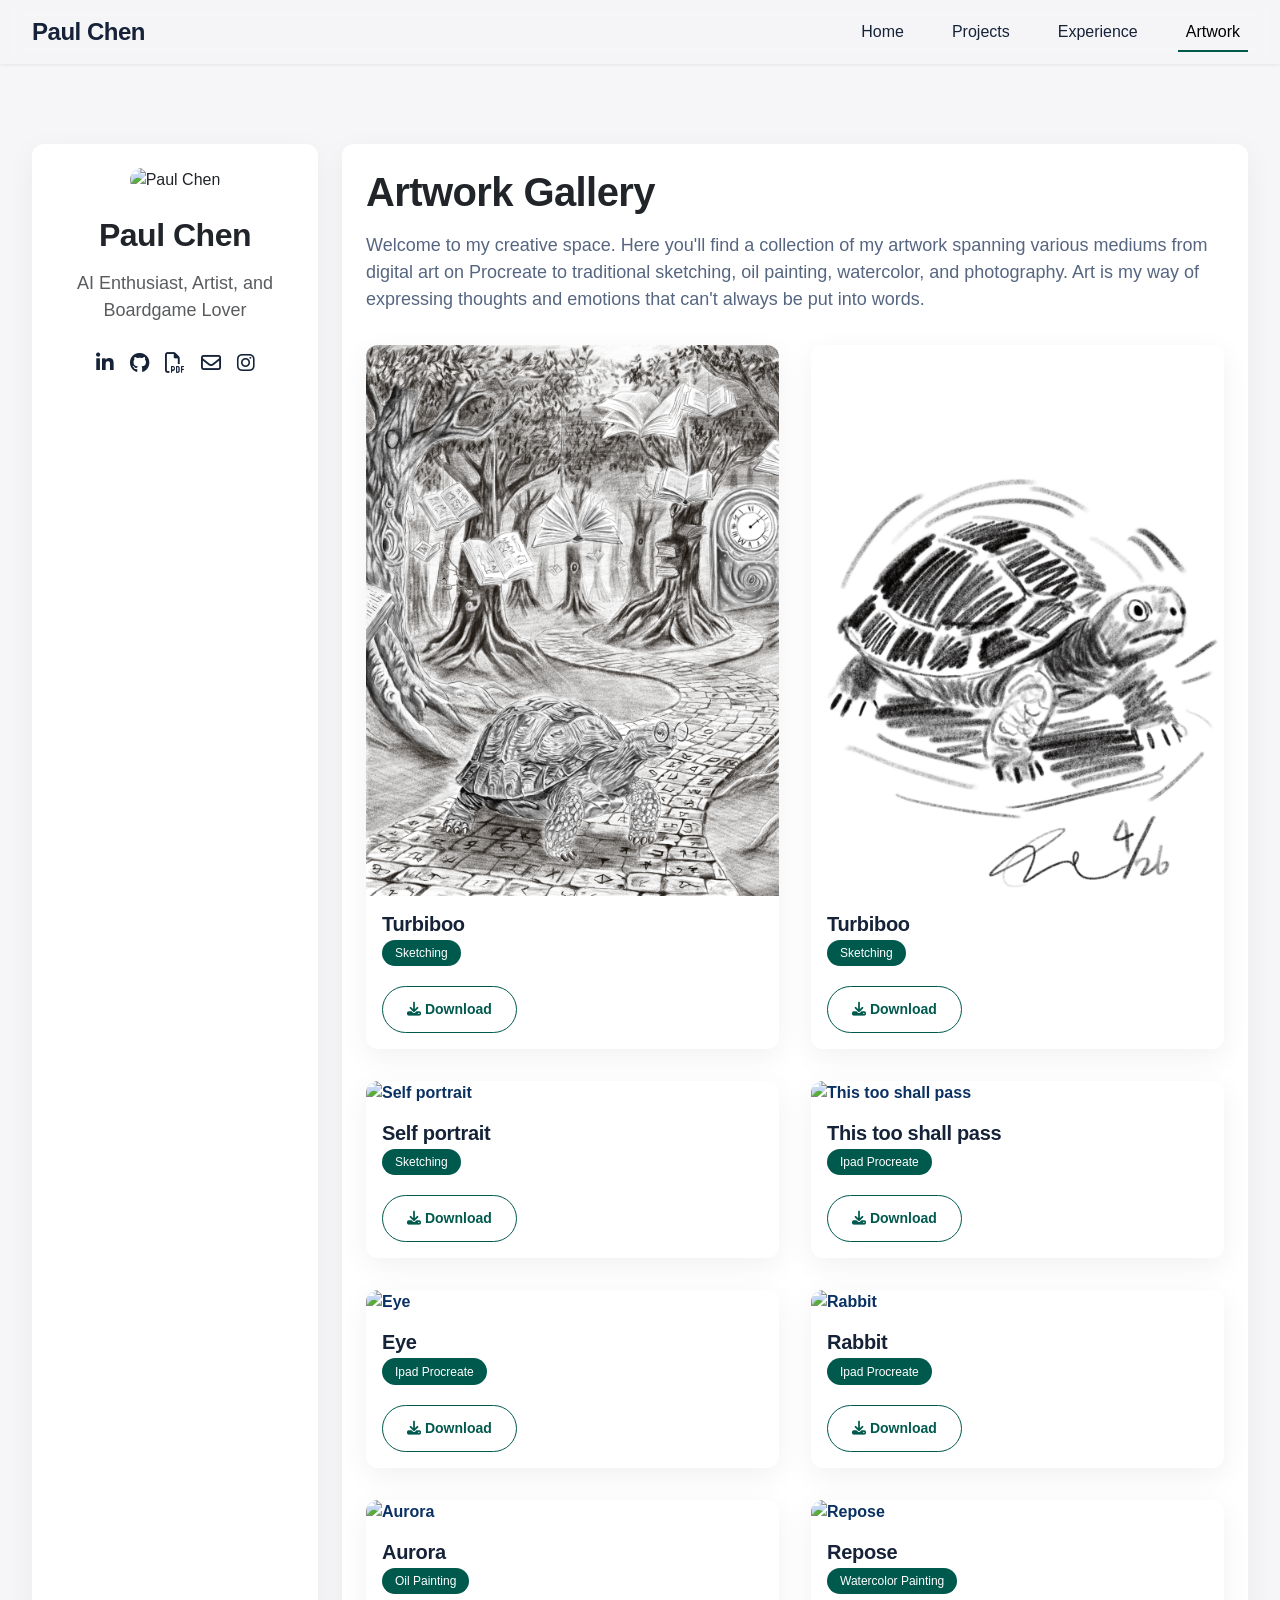
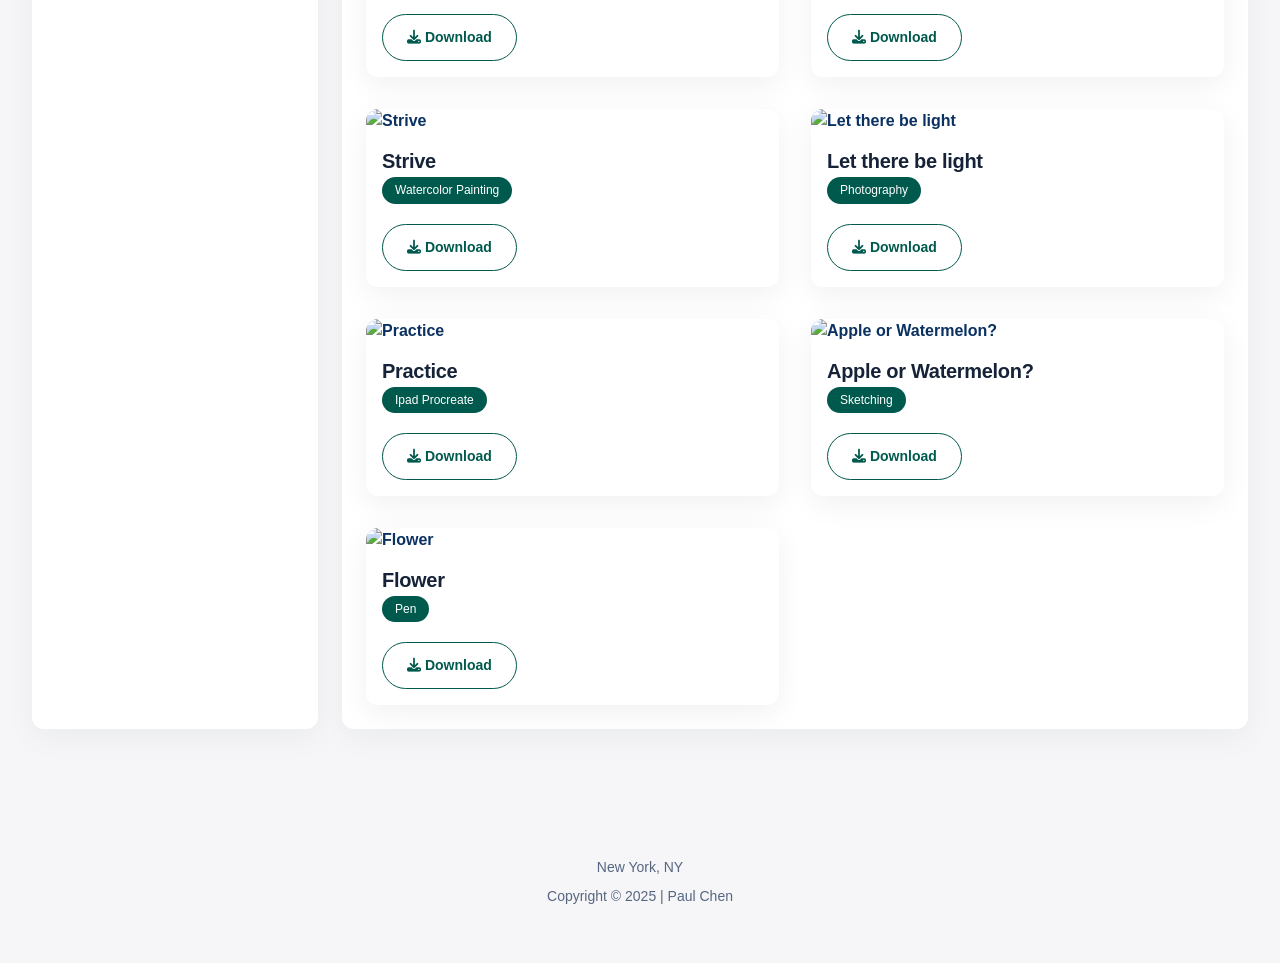
==== commit 94630df0: "turbiboo2" ====
--- a/artwork.html
+++ b/artwork.html
@@ -144,14 +144,29 @@
 
                                 <!-- Turbiboo -->
                                 <div class="art-item" data-category="sketching">
-                                    <a href="art/turbiboo.PNG" data-lightbox="gallery" data-title="Turbiboo - Sketching">
-                                        <img src="art/turbiboo.PNG" alt="Turbiboo">
+                                    <a href="art/turbiboo 2.PNG" data-lightbox="gallery" data-title="Turbiboo 2 - Sketching">
+                                        <img src="art/turbiboo 2.PNG" alt="Turbiboo2">
                                     </a>
                                     <div class="art-caption">
                                         <h5 class="art-title">Turbiboo</h5>
                                         <span class="art-medium">Sketching</span>
                                         <div class="art-actions">
-                                            <a href="art/turbiboo.PNG" download class="btn btn-sm btn-outline">
+                                            <a href="art/turbiboo 2.PNG" download class="btn btn-sm btn-outline">
+                                                <i class="fas fa-download"></i> Download
+                                            </a>
+                                        </div>
+                                    </div>
+                                </div>
+                                <!-- Turbiboo -->
+                                <div class="art-item" data-category="sketching">
+                                    <a href="art/turbiboo 1.PNG" data-lightbox="gallery" data-title="Turbiboo 1 - Sketching">
+                                        <img src="art/turbiboo 1.PNG" alt="Turbiboo">
+                                    </a>
+                                    <div class="art-caption">
+                                        <h5 class="art-title">Turbiboo</h5>
+                                        <span class="art-medium">Sketching</span>
+                                        <div class="art-actions">
+                                            <a href="art/turbiboo 1.PNG" download class="btn btn-sm btn-outline">
                                                 <i class="fas fa-download"></i> Download
                                             </a>
                                         </div>
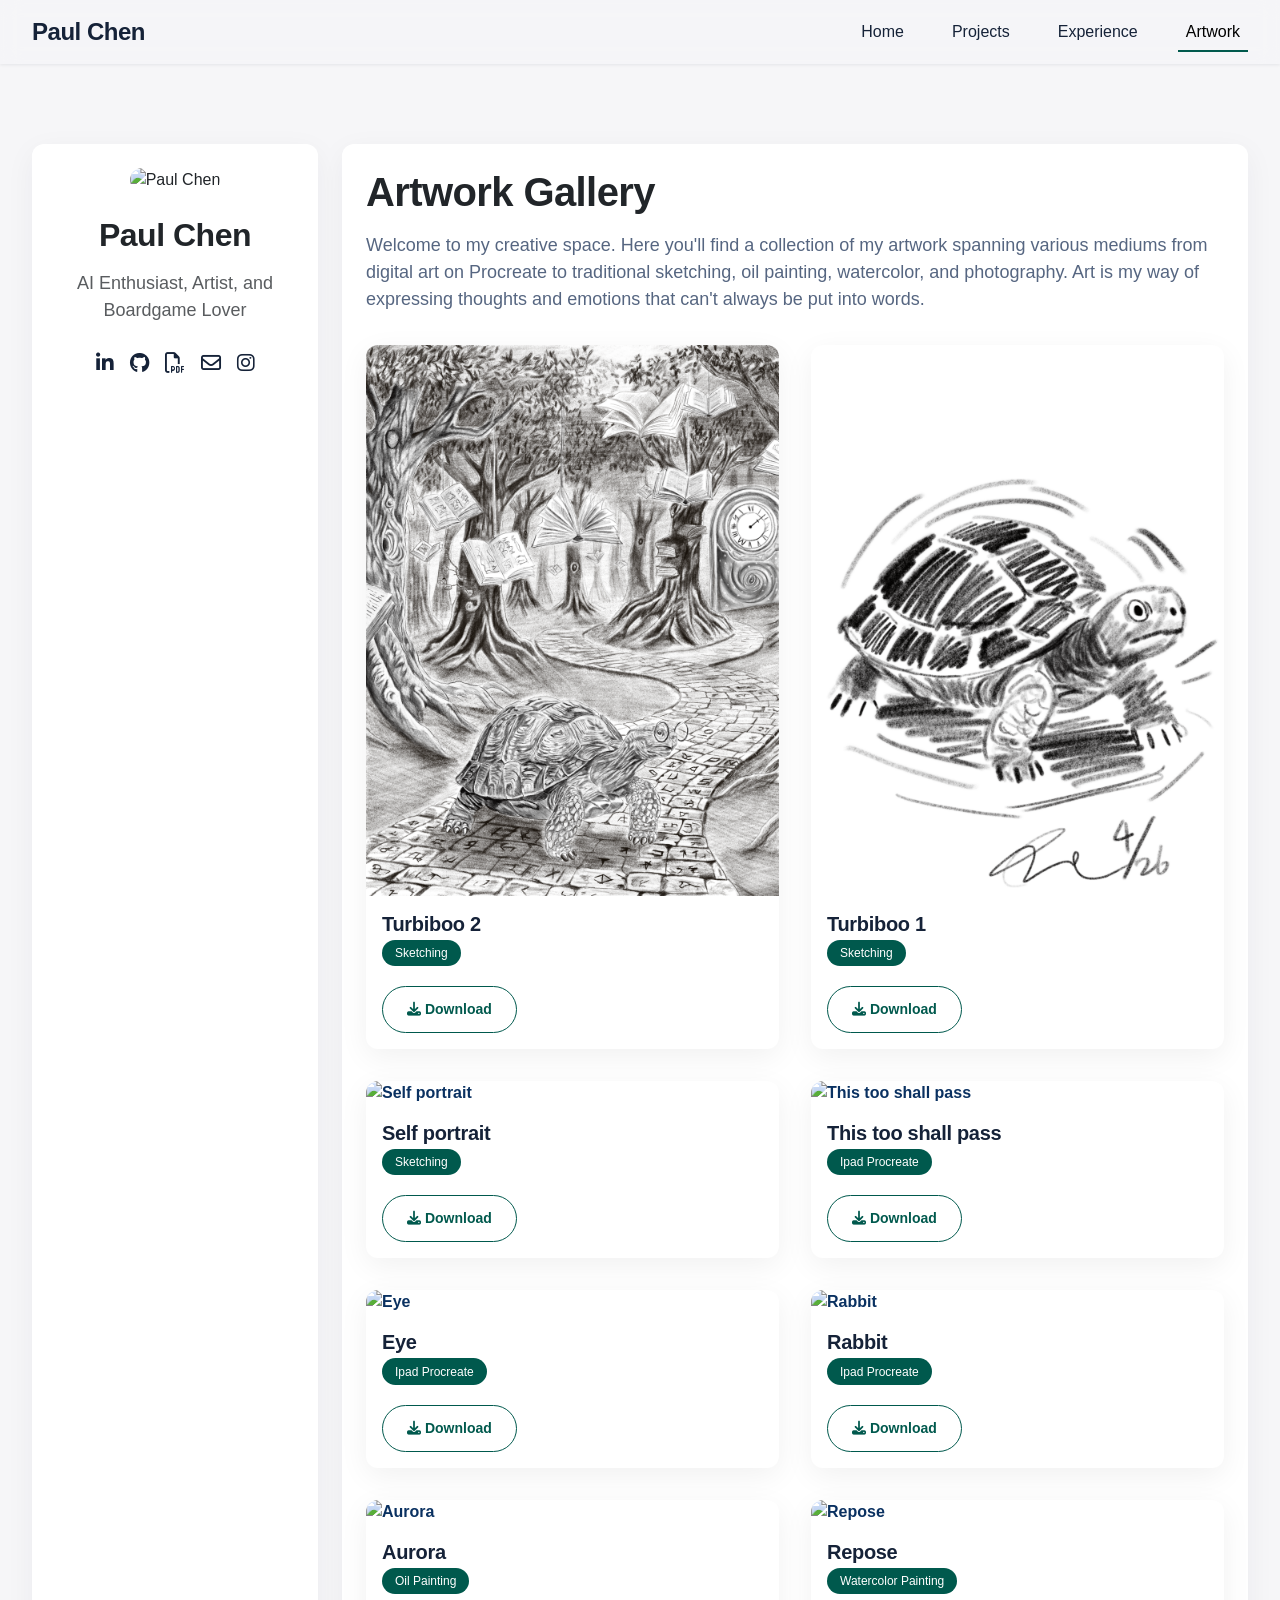
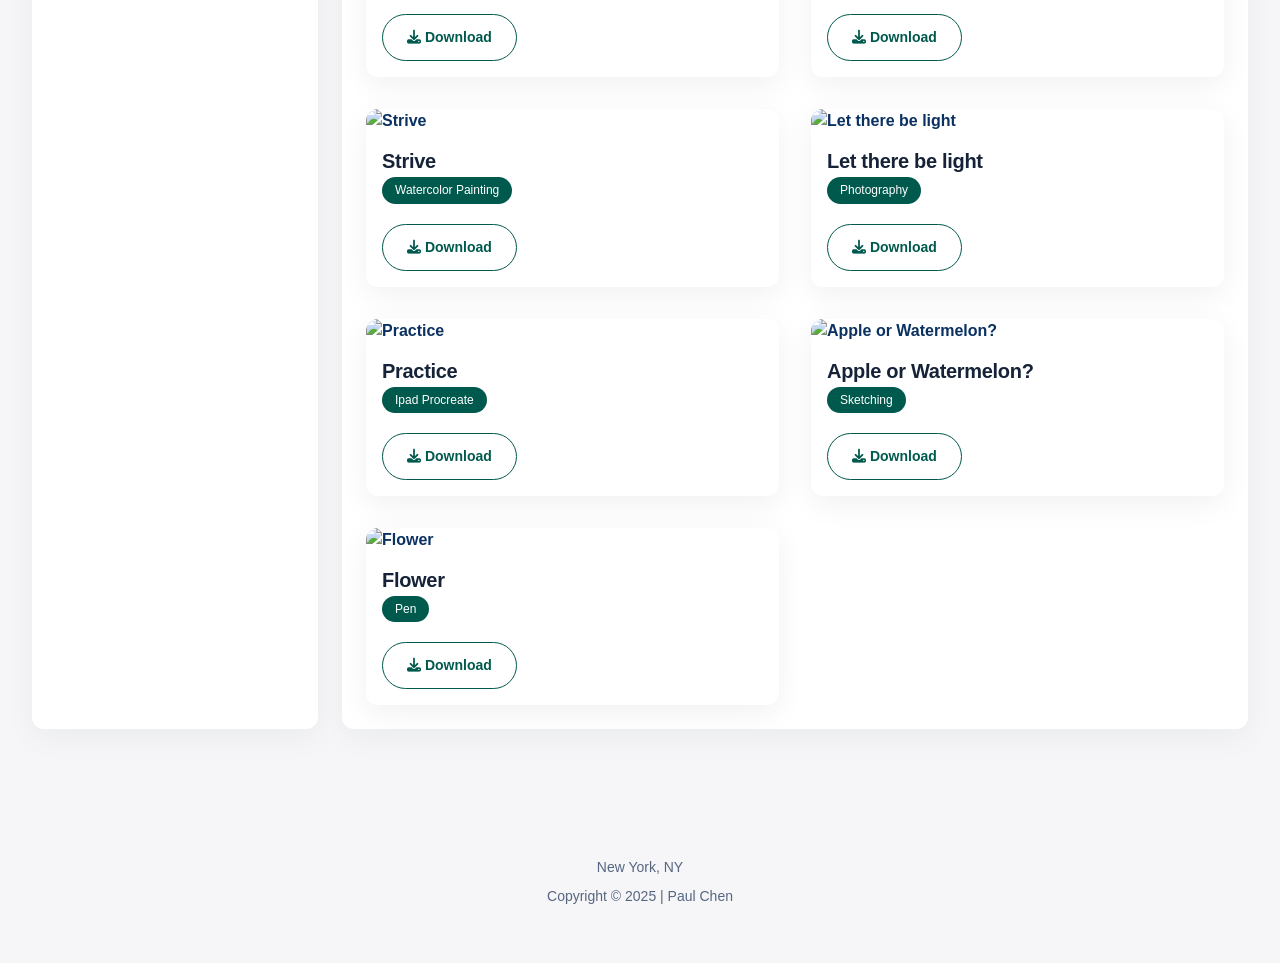
==== commit 79149760: "Update artwork.html" ====
--- a/artwork.html
+++ b/artwork.html
@@ -148,7 +148,7 @@
                                         <img src="art/turbiboo 2.PNG" alt="Turbiboo2">
                                     </a>
                                     <div class="art-caption">
-                                        <h5 class="art-title">Turbiboo</h5>
+                                        <h5 class="art-title">Turbiboo 2</h5>
                                         <span class="art-medium">Sketching</span>
                                         <div class="art-actions">
                                             <a href="art/turbiboo 2.PNG" download class="btn btn-sm btn-outline">
@@ -163,7 +163,7 @@
                                         <img src="art/turbiboo 1.PNG" alt="Turbiboo">
                                     </a>
                                     <div class="art-caption">
-                                        <h5 class="art-title">Turbiboo</h5>
+                                        <h5 class="art-title">Turbiboo 1</h5>
                                         <span class="art-medium">Sketching</span>
                                         <div class="art-actions">
                                             <a href="art/turbiboo 1.PNG" download class="btn btn-sm btn-outline">
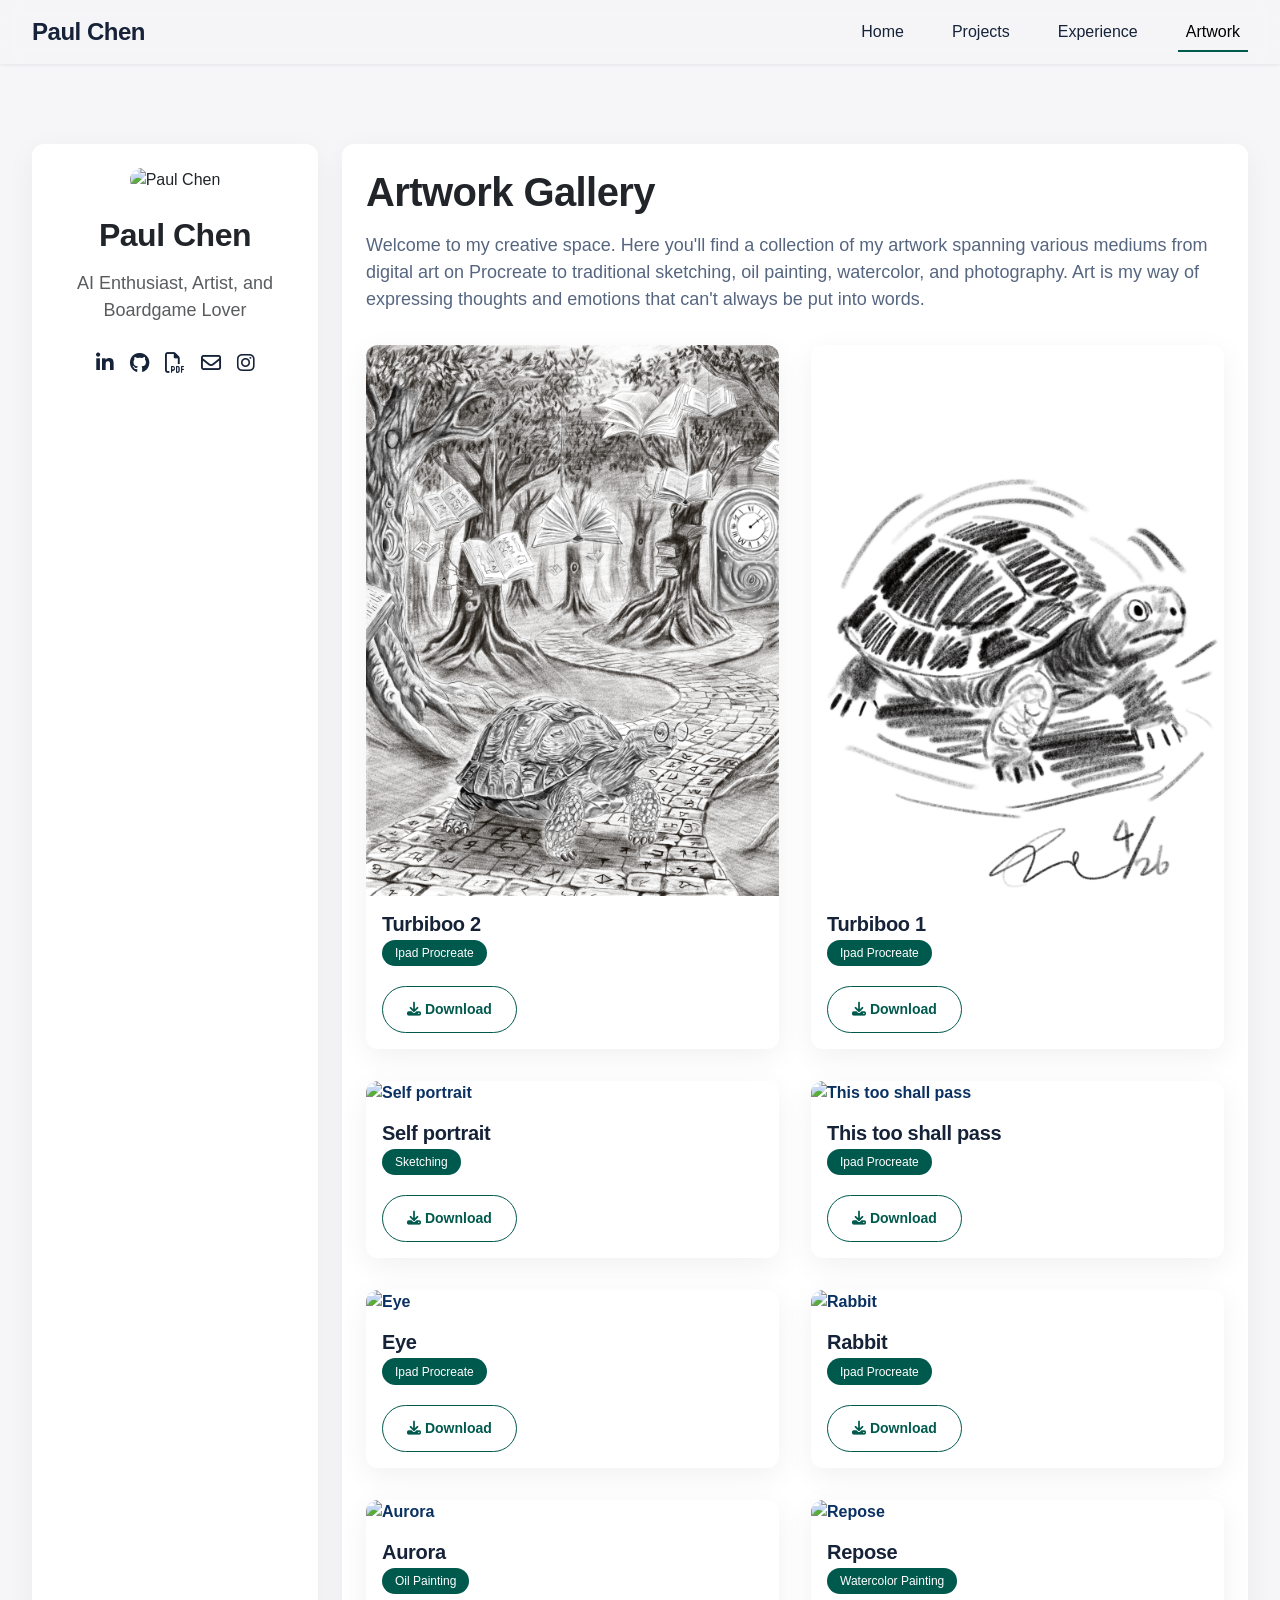
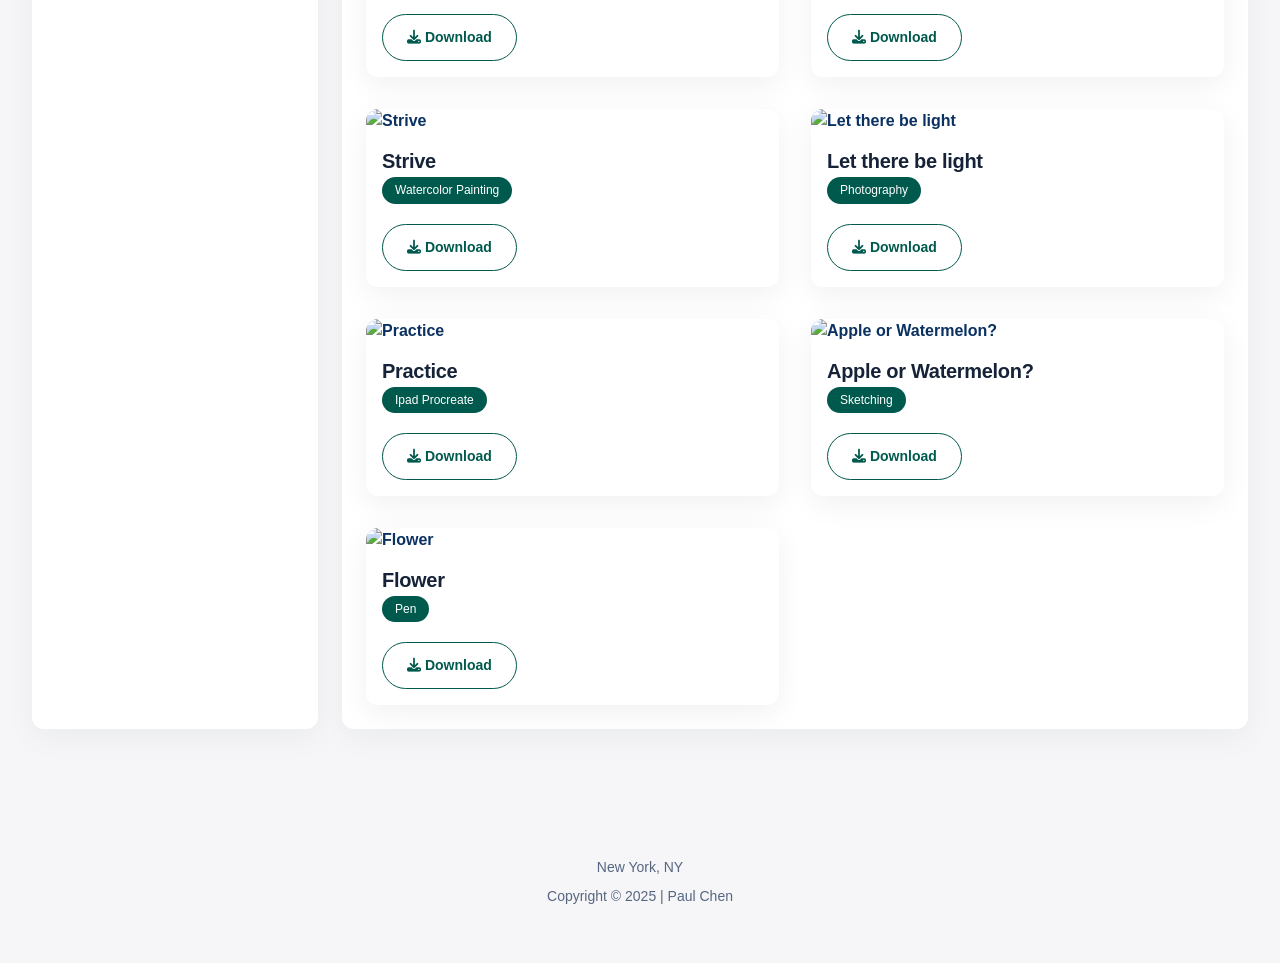
==== commit 55567356: "Update artwork.html" ====
--- a/artwork.html
+++ b/artwork.html
@@ -143,13 +143,13 @@
                             <div class="art-grid">
 
                                 <!-- Turbiboo -->
-                                <div class="art-item" data-category="sketching">
-                                    <a href="art/turbiboo 2.PNG" data-lightbox="gallery" data-title="Turbiboo 2 - Sketching">
+                                <div class="art-item" data-category="procreate">
+                                    <a href="art/turbiboo 2.PNG" data-lightbox="gallery" data-title="Turbiboo 2 - Ipad Procreate">
                                         <img src="art/turbiboo 2.PNG" alt="Turbiboo2">
                                     </a>
                                     <div class="art-caption">
                                         <h5 class="art-title">Turbiboo 2</h5>
-                                        <span class="art-medium">Sketching</span>
+                                        <span class="art-medium">Ipad Procreate</span>
                                         <div class="art-actions">
                                             <a href="art/turbiboo 2.PNG" download class="btn btn-sm btn-outline">
                                                 <i class="fas fa-download"></i> Download
@@ -158,13 +158,13 @@
                                     </div>
                                 </div>
                                 <!-- Turbiboo -->
-                                <div class="art-item" data-category="sketching">
-                                    <a href="art/turbiboo 1.PNG" data-lightbox="gallery" data-title="Turbiboo 1 - Sketching">
+                                <div class="art-item" data-category="procreate">
+                                    <a href="art/turbiboo 1.PNG" data-lightbox="gallery" data-title="Turbiboo 1 - Ipad Procreate">
                                         <img src="art/turbiboo 1.PNG" alt="Turbiboo">
                                     </a>
                                     <div class="art-caption">
                                         <h5 class="art-title">Turbiboo 1</h5>
-                                        <span class="art-medium">Sketching</span>
+                                        <span class="art-medium">Ipad Procreate</span>
                                         <div class="art-actions">
                                             <a href="art/turbiboo 1.PNG" download class="btn btn-sm btn-outline">
                                                 <i class="fas fa-download"></i> Download
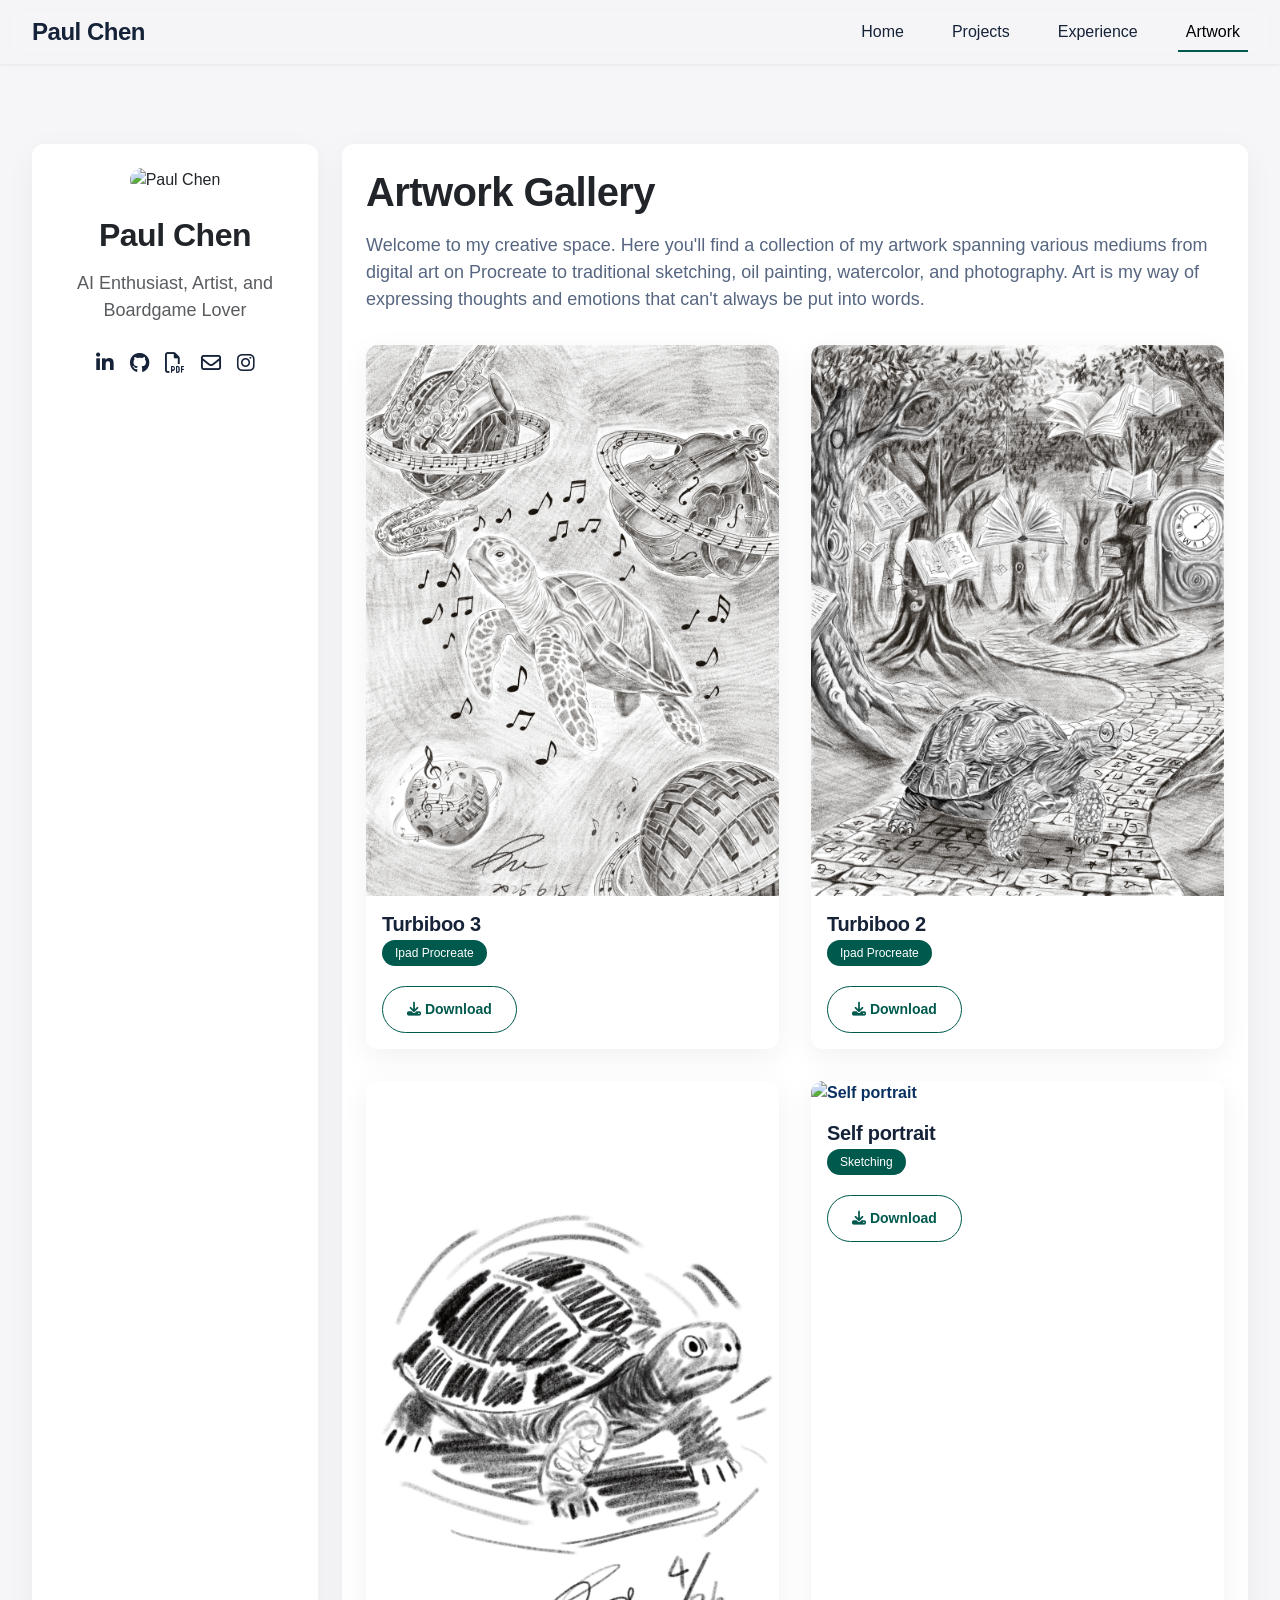
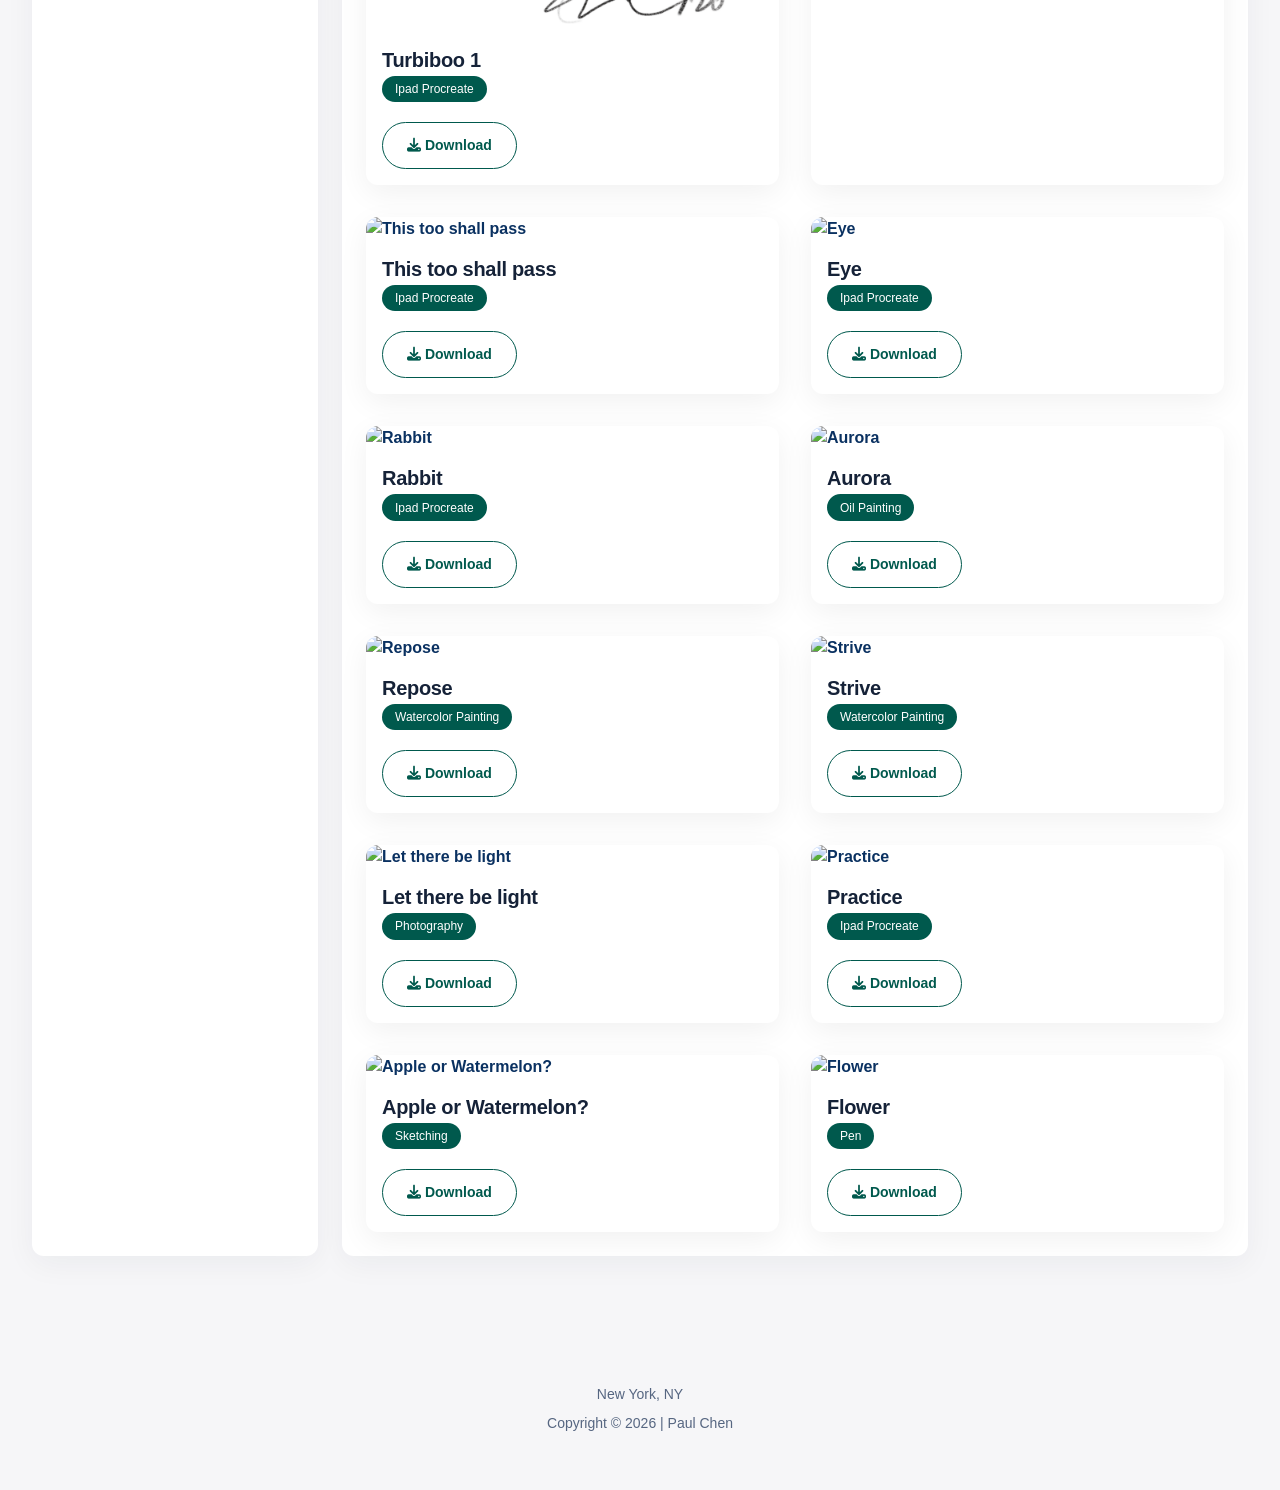
==== commit 33f8e4e7: "art" ====
--- a/artwork.html
+++ b/artwork.html
@@ -144,6 +144,21 @@
 
                                 <!-- Turbiboo -->
                                 <div class="art-item" data-category="procreate">
+                                    <a href="art/turbiboo 3.PNG" data-lightbox="gallery" data-title="Turbiboo 3 - Ipad Procreate">
+                                        <img src="art/turbiboo 3.PNG" alt="Turbiboo2">
+                                    </a>
+                                    <div class="art-caption">
+                                        <h5 class="art-title">Turbiboo 3</h5>
+                                        <span class="art-medium">Ipad Procreate</span>
+                                        <div class="art-actions">
+                                            <a href="art/turbiboo 3.PNG" download class="btn btn-sm btn-outline">
+                                                <i class="fas fa-download"></i> Download
+                                            </a>
+                                        </div>
+                                    </div>
+                                </div>
+                                <!-- Turbiboo -->
+                                <div class="art-item" data-category="procreate">
                                     <a href="art/turbiboo 2.PNG" data-lightbox="gallery" data-title="Turbiboo 2 - Ipad Procreate">
                                         <img src="art/turbiboo 2.PNG" alt="Turbiboo2">
                                     </a>
@@ -359,7 +374,7 @@
     <footer>
         <div class="container">
             <p>New York, NY</p>
-            <p class="copyright">Copyright &copy; 2025 | Paul Chen</p>
+            <p class="copyright">Copyright &copy; 2026 | Paul Chen</p>
         </div>
     </footer>
 
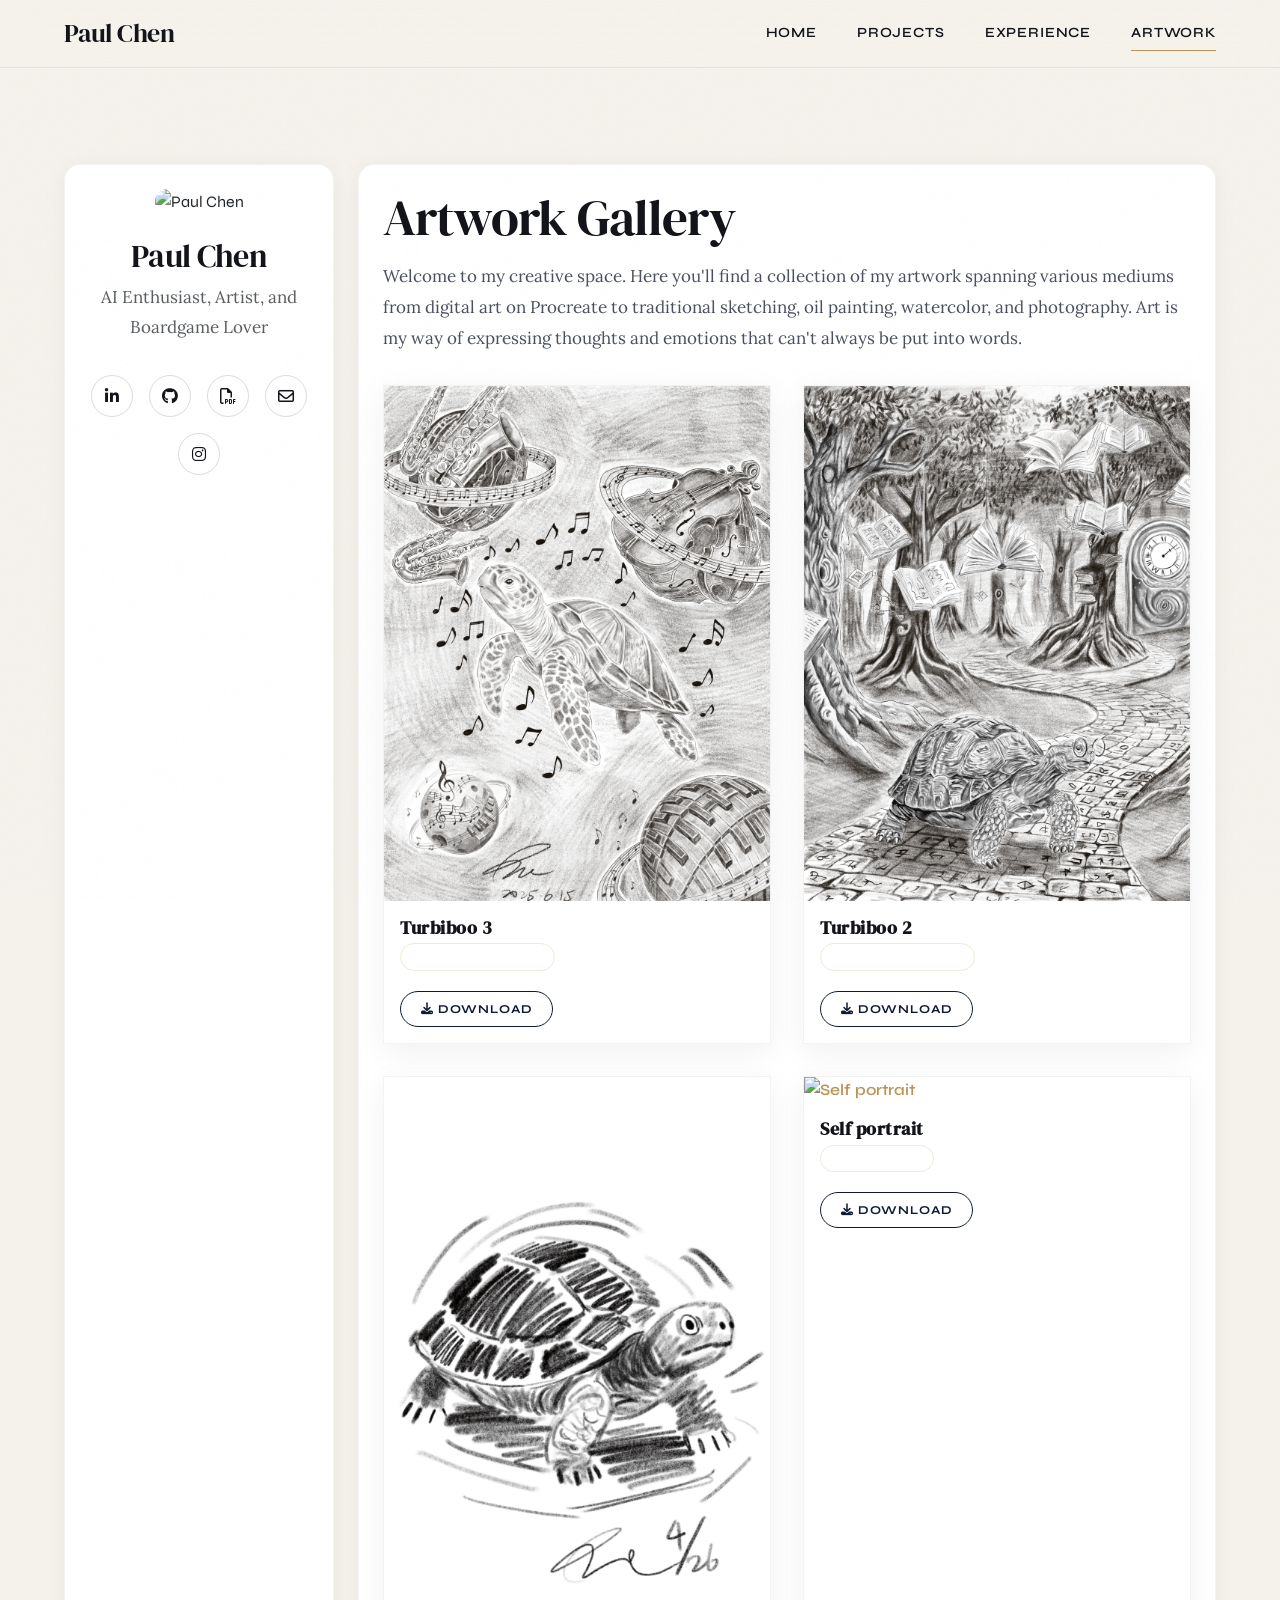
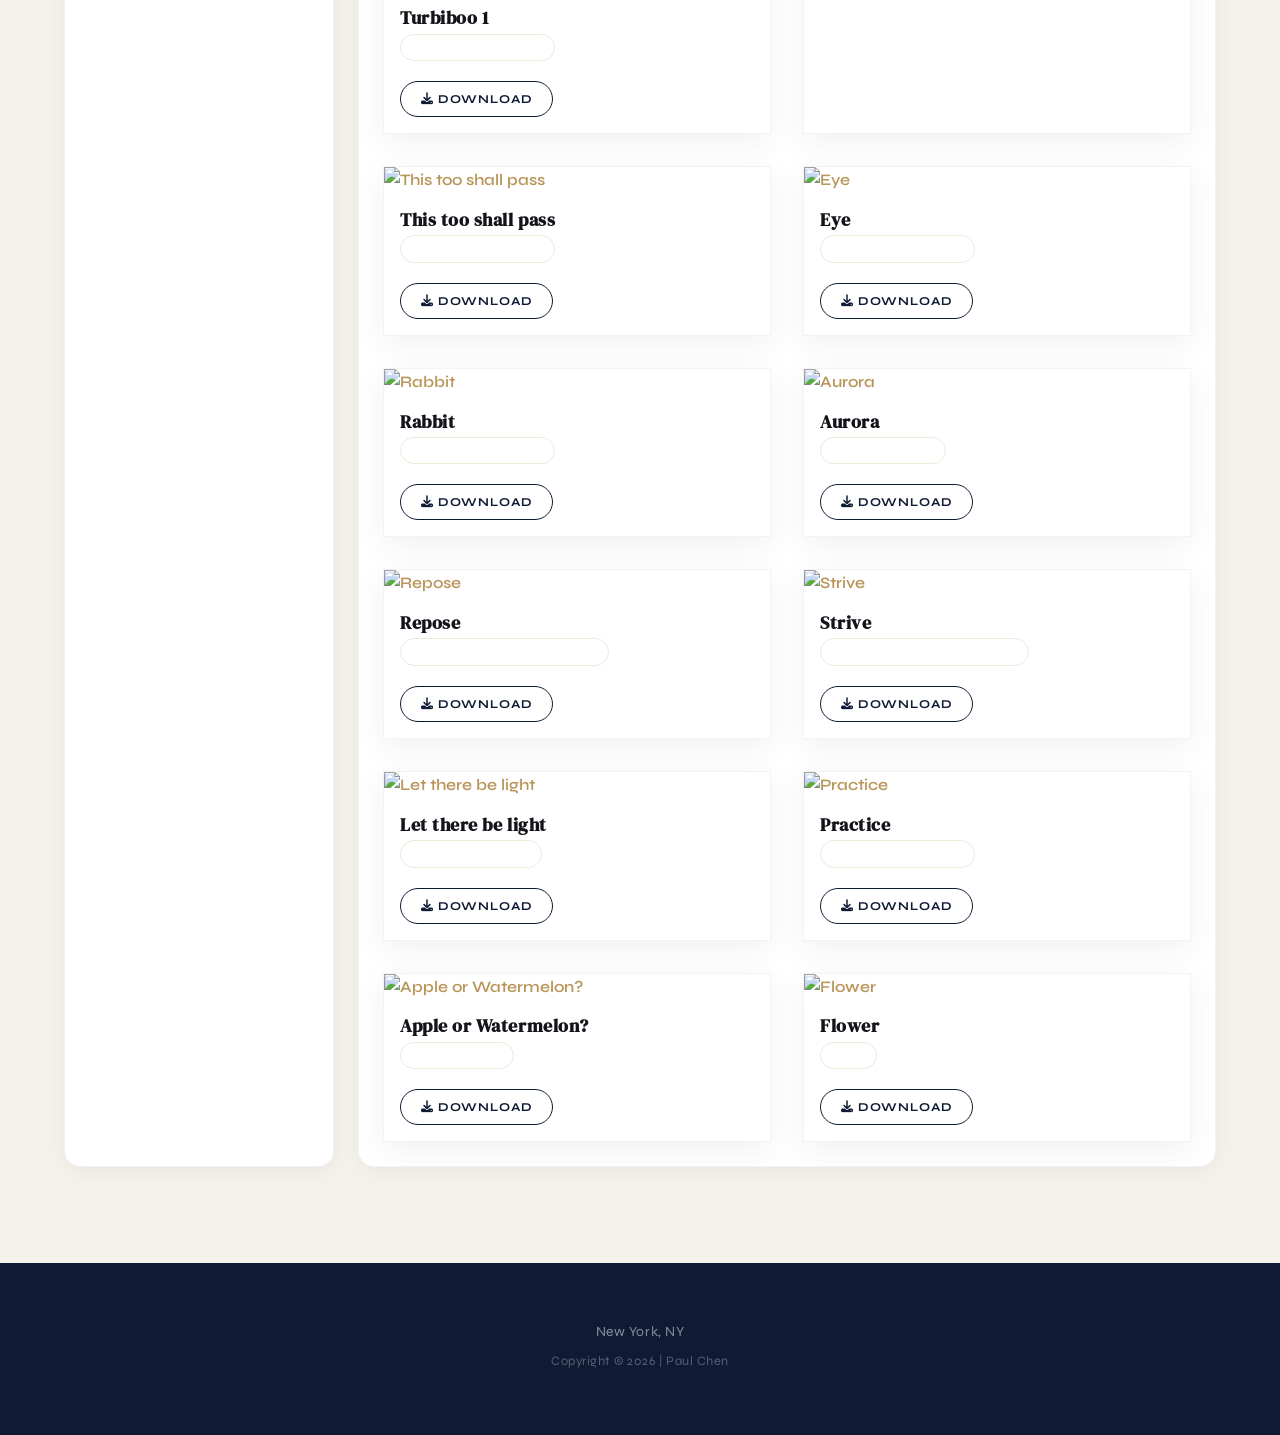
==== commit 3785ce22: "new style" ====
--- a/artwork.html
+++ b/artwork.html
@@ -6,7 +6,7 @@
     <title>Artwork | Paul Chen</title>
     
     <!-- Fonts -->
-    <link href="https://fonts.googleapis.com/css2?family=Inter:wght@300;400;500;600;700&display=swap" rel="stylesheet">
+    <link href="https://fonts.googleapis.com/css2?family=DM+Serif+Display:ital@0;1&family=Syne:wght@400;500;600;700;800&family=Lora:ital,wght@0,400;0,500;1,400&display=swap" rel="stylesheet">
     
     <!-- Bootstrap -->
     <link href="https://cdn.jsdelivr.net/npm/bootstrap@5.3.0-alpha1/dist/css/bootstrap.min.css" rel="stylesheet">
@@ -123,7 +123,7 @@
                                 <a href="files/Paul Chen Resume.pdf" aria-label="Resume">
                                     <i class="far fa-file-pdf"></i>
                                 </a>
-                                <a href="mailto:paul46186@gmail.com" aria-label="Email">
+                                <a href="/cdn-cgi/l/email-protection#5c2c3d2930686a6d646a1c3b313d3530723f3331" aria-label="Email">
                                     <i class="far fa-envelope"></i>
                                 </a>
                                 <a href="https://www.instagram.com/paul46186" aria-label="Instagram">
@@ -379,18 +379,11 @@
     </footer>
 
     <!-- Bootstrap, Lightbox & Custom JS -->
-    <script src="https://cdn.jsdelivr.net/npm/bootstrap@5.3.0-alpha1/dist/js/bootstrap.bundle.min.js"></script>
+    <script data-cfasync="false" src="/cdn-cgi/scripts/5c5dd728/cloudflare-static/email-decode.min.js"></script><script src="https://cdn.jsdelivr.net/npm/bootstrap@5.3.0-alpha1/dist/js/bootstrap.bundle.min.js"></script>
     <script src="https://cdnjs.cloudflare.com/ajax/libs/lightbox2/2.11.3/js/lightbox.min.js"></script>
     <script>
         document.addEventListener('DOMContentLoaded', function() {
             // Lightbox configuration
             lightbox.option({
                 'resizeDuration': 200,
-                'wrapAround': true,
-                'showImageNumberLabel': false,
-                'fadeDuration': 300
-            });
-        });
-    </script>
-</body>
-</html>+                'wrapAround': tru
--- a/css/style.css
+++ b/css/style.css
@@ -1,734 +1,751 @@
-/* Modern Luxury styling with Sapphire & Darker Emerald theme */
-:root {
-  --primary-color: #152238;         /* Deep sapphire blue for text */
-  --secondary-color: #566681;       /* Steel blue for secondary text */
-  --accent-color: #00594D;          /* Darker emerald green accent */
-  --hyperlink-color: #0A3161;       /* Navy blue for hyperlinks */
-  --background-color: #f6f6f8;      /* Light blue-gray background */
-  --card-color: #fff;               /* White card background */
-  --transition-speed: 0.3s;
-  --border-radius: 12px;
-  --header-height: 64px;
-}
-  
-* {
-  margin: 0;
-  padding: 0;
-  box-sizing: border-box;
-}
-
-html {
-  scroll-behavior: smooth;
-}
-
-body {
-  font-family: -apple-system, BlinkMacSystemFont, 'SF Pro Display', 'SF Pro Text', 'Helvetica Neue', Arial, sans-serif;
-  background-color: var(--background-color);
-  color: var(--primary-color);
-  line-height: 1.5;
-  -webkit-font-smoothing: antialiased;
-  -moz-osx-font-smoothing: grayscale;
-}
-
-/* Typography */
-h1, h2, h3, h4, h5, h6 {
-  font-weight: 600;
-  letter-spacing: -0.015em;
-  margin-bottom: 0.5em;
-}
-
-h1 {
-  font-size: 3rem;
-}
-
-h2 {
-  font-size: 2.5rem;
-}
-
-h3 {
-  font-size: 2rem;
-}
-
-p {
-  font-size: 1.125rem;
-  margin-bottom: 1.5rem;
-  color: var(--secondary-color);
-}
-
-/* Enhanced hyperlink styling */
-a {
-  color: var(--hyperlink-color);
-  text-decoration: none;
-  transition: all var(--transition-speed) ease;
-  font-weight: 600; /* Make hyperlinks bold */
-}
-
-a:hover {
-  text-decoration: none;
-  opacity: 0.9;
-  color: var(--accent-color);
-}
-
-/* Header and Navigation */
-header {
-  background-color: rgba(246, 246, 248, 0.8);
-  backdrop-filter: blur(10px);
-  -webkit-backdrop-filter: blur(10px);
-  position: sticky;
-  top: 0;
-  z-index: 1000;
-  box-shadow: 0 1px 3px rgba(21, 34, 56, 0.08);
-  height: var(--header-height);
-  display: flex;
-  align-items: center;
-}
-
-.navbar {
-  padding: 0;
-  height: 100%;
-}
-
-.navbar-brand {
-  font-weight: 700;
-  font-size: 1.5rem;
-  letter-spacing: -0.02em;
-  padding: 0;
-  color: var(--primary-color);
-}
-
-.navbar-toggler {
-  border: none;
-  padding: 0.5rem;
-}
-
-.navbar-toggler:focus {
-  outline: none;
-  box-shadow: none;
-}
-
-.navbar-nav {
-  gap: 2rem;
-}
-
-.nav-link {
-  color: var(--primary-color);
-  font-weight: 500;
-  font-size: 1rem;
-  position: relative;
-  padding: 0.5rem 0;
-}
-
-.nav-link::after {
-  content: '';
-  position: absolute;
-  width: 0;
-  height: 2px;
-  bottom: 0;
-  left: 0;
-  background-color: var(--accent-color);
-  transition: width var(--transition-speed) ease;
-}
-
-.nav-link:hover::after,
-.nav-link.active::after {
-  width: 100%;
-}
-
-/* Container */
-.container-fluid {
-  padding-left: 2rem;
-  padding-right: 2rem;
-  max-width: 1400px;
-  margin: 0 auto;
-}
-
-/* Section Styling */
-section {
-  padding: 5rem 0;
-}
-
-/* Hero Section */
-#intro {
-  padding: 5rem 0;
-}
-
-#intro .jumbotron {
-  background-color: transparent !important;
-  padding: 0;
-  margin-bottom: 0;
-  border-radius: 0;
-}
-
-/* Card Styling - Enhanced for luxury feel */
-.card {
-  background-color: var(--card-color);
-  border-radius: var(--border-radius);
-  box-shadow: 0 8px 30px rgba(21, 34, 56, 0.05);
-  border: none;
-  overflow: hidden;
-  transition: transform var(--transition-speed) ease, box-shadow var(--transition-speed) ease;
-  height: 100%;
-}
-
-.card:hover {
-  transform: translateY(-5px);
-  box-shadow: 0 15px 45px rgba(21, 34, 56, 0.08);
-}
-
-/* Project Cards - Enhanced */
-.project-card {
-  border-radius: var(--border-radius);
-  overflow: hidden;
-  background-color: var(--card-color);
-  box-shadow: 0 8px 30px rgba(21, 34, 56, 0.05);
-  transition: transform var(--transition-speed) ease, box-shadow var(--transition-speed) ease;
-  height: 100%;
-  margin-bottom: 2rem;
-}
-
-.project-card:hover {
-  transform: translateY(-5px);
-  box-shadow: 0 15px 45px rgba(21, 34, 56, 0.08);
-}
-
-.project-card img {
-  width: 100%;
-  height: 200px;
-  object-fit: cover;
-}
-
-.project-card-content {
-  padding: 1.5rem;
-}
-
-.project-card h5 {
-  font-weight: 600;
-  margin-bottom: 0.5rem;
-  color: var(--primary-color);
-}
-
-.project-card-tags {
-  margin-top: 1rem;
-  color: var(--accent-color);
-  font-size: 0.875rem;
-  background-color: rgba(0, 89, 77, 0.1);
-  display: inline-block;
-  padding: 0.25rem 0.75rem;
-  border-radius: 30px;
-  border: 1px solid rgba(0, 89, 77, 0.2);
-}
-
-/* Skills Section */
-.skill-icon {
-  display: inline-flex;
-  align-items: center;
-  margin: 0.5rem 1rem;
-  font-size: 1.25rem;
-  color: var(--primary-color);
-}
-
-.skill-icon i {
-  margin-right: 0.5rem;
-  color: var(--accent-color);
-}
-
-/* Experience Section - Enhanced */
-.experience-item {
-  margin-bottom: 2.5rem;
-}
-
-.experience-header {
-  display: flex;
-  justify-content: space-between;
-  margin-bottom: 0.5rem;
-}
-
-.experience-header h4 {
-  color: var(--primary-color);
-}
-
-.experience-title {
-  font-weight: 500;
-  color: #445573;
-  margin-bottom: 0.5rem;
-}
-
-.experience-date {
-  color: var(--secondary-color);
-  font-size: 0.875rem;
-}
-
-.experience-item ul {
-  padding-left: 1.25rem;
-  margin-top: 0.75rem;
-}
-
-.experience-item li {
-  margin-bottom: 0.5rem;
-  color: var(--secondary-color);
-}
-
-/* Artwork Styling - Enhanced */
-.artwork-grid {
-  display: grid;
-  grid-template-columns: repeat(auto-fill, minmax(300px, 1fr));
-  gap: 2rem;
-}
-
-.artwork-item {
-  border-radius: var(--border-radius);
-  overflow: hidden;
-  background-color: var(--card-color);
-  box-shadow: 0 8px 30px rgba(21, 34, 56, 0.05);
-  transition: transform var(--transition-speed) ease, box-shadow var(--transition-speed) ease;
-}
-
-.artwork-item:hover {
-  transform: translateY(-5px);
-  box-shadow: 0 15px 45px rgba(21, 34, 56, 0.08);
-}
-
-.artwork-item img {
-  width: 100%;
-  height: auto;
-  display: block;
-}
-
-.artwork-caption {
-  padding: 1rem;
-  color: var(--secondary-color);
-}
-
-/* Art grid and items - Enhanced */
-.art-grid {
-  display: grid;
-  grid-template-columns: repeat(auto-fill, minmax(350px, 1fr));
-  gap: 2rem;
-  margin-top: 2rem;
-}
-
-.art-item {
-  border-radius: var(--border-radius);
-  overflow: hidden;
-  background-color: var(--card-color);
-  box-shadow: 0 8px 30px rgba(21, 34, 56, 0.05);
-  transition: transform var(--transition-speed) ease, box-shadow var(--transition-speed) ease;
-}
-
-.art-item:hover {
-  transform: translateY(-5px);
-  box-shadow: 0 15px 45px rgba(21, 34, 56, 0.08);
-}
-
-.art-item img {
-  width: 100%;
-  height: 300px;
-  object-fit: cover;
-  display: block;
-}
-
-.art-caption {
-  padding: 1rem;
-}
-
-.art-title {
-  font-weight: 600;
-  margin-bottom: 0.25rem;
-  color: var(--primary-color);
-}
-
-.art-medium {
-  display: inline-block;
-  background-color: rgba(0, 89, 77, 0.1);
-  color: var(--accent-color);
-  padding: 0.2rem 0.75rem;
-  border-radius: 30px;
-  font-size: 0.75rem;
-  margin-bottom: 0.75rem;
-  border: 1px solid rgba(0, 89, 77, 0.2);
-}
-
-.art-actions {
-  display: flex;
-  justify-content: space-between;
-  align-items: center;
-  margin-top: 0.5rem;
-}
-
-/* Profile Section */
-.profile-section {
-  display: flex;
-  align-items: center;
-  gap: 2rem;
-}
-
-.profile-image {
-  border-radius: var(--border-radius);
-  overflow: hidden;
-}
-
-.profile-content {
-  flex: 1;
-}
-
-.social-links {
-  display: flex;
-  gap: 1rem;
-  margin-top: 1.5rem;
-}
-
-.social-links a {
-  color: var(--primary-color);
-  font-size: 1.25rem;
-  transition: color var(--transition-speed) ease;
-}
-
-.social-links a:hover {
-  color: var(--accent-color);
-}
-
-/* Button Styling - Enhanced for luxury feel */
-.btn {
-  padding: 0.75rem 1.5rem;
-  border-radius: 30px;
-  font-weight: 500;
-  transition: all var(--transition-speed) ease;
-  border: none;
-}
-
-.btn-primary {
-  background-color: var(--accent-color);
-  color: white;
-  font-weight: 600;
-  box-shadow: 0 4px 12px rgba(0, 89, 77, 0.2);
-}
-
-.btn-primary:hover {
-  background-color: #004a40;
-  transform: translateY(-2px);
-  box-shadow: 0 6px 16px rgba(0, 89, 77, 0.3);
-}
-
-.btn-outline {
-  background-color: transparent;
-  color: var(--accent-color);
-  border: 1px solid var(--accent-color);
-  font-weight: 600;
-}
-
-.btn-outline:hover {
-  background-color: var(--accent-color);
-  color: white;
-  transform: translateY(-2px);
-  box-shadow: 0 4px 12px rgba(0, 89, 77, 0.2);
-}
-
-/* Footer */
-footer {
-  background-color: var(--background-color);
-  padding: 3rem 0;
-  text-align: center;
-}
-
-footer p {
-  margin-bottom: 0.5rem;
-  font-size: 0.875rem;
-}
-
-.copyright {
-  color: var(--secondary-color);
-}
-
-/* Responsive Design */
-@media (max-width: 992px) {
-  .container-fluid {
-    padding-left: 1.5rem;
-    padding-right: 1.5rem;
-  }
-  
-  h1 {
-    font-size: 2.5rem;
-  }
-  
-  h2 {
-    font-size: 2rem;
-  }
-  
-  h3 {
-    font-size: 1.75rem;
-  }
-  
-  section {
-    padding: 4rem 0;
-  }
-  
-  .navbar-nav {
-    gap: 1rem;
-  }
-}
-
-@media (max-width: 768px) {
-  .container-fluid {
-    padding-left: 1rem;
-    padding-right: 1rem;
-  }
-  
-  h1 {
-    font-size: 2rem;
-  }
-  
-  h2 {
-    font-size: 1.75rem;
-  }
-  
-  h3 {
-    font-size: 1.5rem;
-  }
-  
-  section {
-    padding: 3rem 0;
-  }
-  
-  .profile-section {
-    flex-direction: column;
-    text-align: center;
-  }
-  
-  .social-links {
-    justify-content: center;
-  }
-  
-  .experience-header {
-    flex-direction: column;
-  }
-}
-
-/* Animation */
-@keyframes fadeIn {
-  from {
-    opacity: 0;
-    transform: translateY(20px);
-  }
-  to {
-    opacity: 1;
-    transform: translateY(0);
-  }
-}
-
-.fade-in {
-  animation: fadeIn 0.6s ease-out forwards;
-}
-
-.delay-1 {
-  animation-delay: 0.2s;
-}
-
-.delay-2 {
-  animation-delay: 0.4s;
-}
-
-.delay-3 {
-  animation-delay: 0.6s;
-}
-
-/* Dark mode support - Enhanced for luxury feel */
-@media (prefers-color-scheme: dark) {
-  :root {
-    --primary-color: #e1e6f0;         /* Light blue-gray for text */
-    --secondary-color: #8d9cb3;       /* Medium blue-gray for secondary text */
-    --background-color: #0d1525;      /* Deep navy background */
-    --card-color: #1a2540;            /* Medium navy card background */
-    --hyperlink-color: #4a8bda;       /* Bright navy blue for hyperlinks in dark mode */
-  }
-  
-  a:hover {
-    color: #00A67E;  /* Use a slightly brighter green on hover in dark mode for better visibility */
-  }
-  
-  header {
-    background-color: rgba(13, 21, 37, 0.8);
-  }
-  
-  .card, 
-  .project-card,
-  .artwork-item,
-  .art-item {
-    box-shadow: 0 8px 30px rgba(0, 0, 0, 0.25);
-    border: 1px solid rgba(0, 89, 77, 0.1);
-  }
-  
-  .project-card-tags,
-  .art-medium {
-    background-color: rgba(0, 89, 77, 0.15);
-    border: 1px solid rgba(0, 89, 77, 0.25);
-  }
-  
-  .btn-outline {
-    border: 1px solid var(--accent-color);
-  }
-  
-  .experience-title {
-    color: #7a8db3;
-  }
-}
-
-/* Mobile Navigation Fixes */
-@media (max-width: 991px) {
-  /* Ensure navbar toggle button is visible and properly styled */
-  .navbar-toggler {
-    display: block;
-    margin-left: auto;
-    padding: 0.5rem;
-    border: 1px solid rgba(21, 34, 56, 0.1);
-  }
-  
-  /* Improve collapsed navbar appearance */
-  .navbar-collapse {
-    position: absolute;
-    top: var(--header-height);
-    left: 0;
-    right: 0;
-    background-color: var(--card-color);
-    box-shadow: 0 8px 16px rgba(21, 34, 56, 0.1);
-    padding: 1rem;
-    border-radius: 0 0 var(--border-radius) var(--border-radius);
-    z-index: 1000;
-  }
-  
-  /* Adjust nav links in mobile view */
-  .navbar-nav {
-    flex-direction: column;
-    gap: 1rem;
-    width: 100%;
-  }
-  
-  .nav-item {
-    width: 100%;
-    text-align: center;
-  }
-  
-  .nav-link {
-    padding: 0.75rem !important;
-    display: block;
-    width: 100%;
-  }
-  
-  /* Make header slightly taller on mobile for better touch targets */
-  header {
-    height: auto;
-    min-height: var(--header-height);
-  }
-  
-  /* Ensure container has proper positioning */
-  header .container-fluid {
-    position: relative;
-  }
-}
-
-/* Dark mode adjustments for navbar */
-@media (prefers-color-scheme: dark) and (max-width: 991px) {
-  .navbar-collapse {
-    background-color: var(--card-color);
-    border: 1px solid rgba(0, 89, 77, 0.1);
-  }
-  
-  .navbar-toggler {
-    border: 1px solid rgba(255, 255, 255, 0.1);
-  }
-}
-
-/* General responsive improvements */
-@media (max-width: 768px) {
-  /* Improve spacing for mobile */
-  section {
-    padding: 3rem 0;
-  }
-  
-  /* Make project cards and art items stack better */
-  .project-card, .art-item {
-    height: auto;
-    margin-bottom: 1.5rem;
-  }
-  
-  /* Adjust font sizes for better readability on small screens */
-  h1 {
-    font-size: 2rem;
-  }
-  
-  h2 {
-    font-size: 1.75rem;
-  }
-  
-  h3 {
-    font-size: 1.5rem;
-  }
-  
-  /* Improve buttons on mobile */
-  .btn {
-    padding: 0.625rem 1.25rem;
-    margin-bottom: 0.5rem;
-    display: inline-block;
-  }
-  
-  /* Fix experience items layout */
-  .experience-item {
-    margin-bottom: 2rem;
-  }
-  
-  .d-flex.justify-content-between {
-    flex-wrap: wrap;
-  }
-  
-  /* Fix sticky profile card in artwork page */
-  #artwork-intro .sticky-top {
-    position: relative;
-    top: 0 !important;
-    margin-bottom: 1.5rem;
-  }
-  
-  /* Improve social links spacing */
-  .social-links {
-    gap: 1.25rem;
-    flex-wrap: wrap;
-    justify-content: center;
-  }
-}
-
-/* Small mobile devices */
-@media (max-width: 576px) {
-  .container-fluid {
-    padding-left: 1rem;
-    padding-right: 1rem;
-  }
-  
-  /* Make buttons stack on very small screens */
-  .mt-5 .btn {
-    margin-right: 0;
-    display: block;
-    width: 100%;
-    margin-bottom: 0.75rem;
-  }
-  
-  /* Fix grid layout for art-grid */
-  .art-grid {
-    grid-template-columns: 1fr;
-    gap: 1.5rem;
-  }
-}
-
-/* Fix art items display */
-.art-item img {
-  height: 300px;
-  object-fit: cover;
-}
-
-/* Fix project card image consistency */
-.project-card img {
-  height: 200px;
-  object-fit: cover;
-}
-
-/* Fix for lightbox on mobile */
-.lb-outerContainer, .lb-dataContainer {
-  max-width: 100%;
-}+/* ============================================================
+   Paul Chen Portfolio — Editorial Luxury Refresh
+   Inspired by: large serif display type, warm cream + deep navy,
+   confident two-tone sections, magazine-forward layouts
+   ============================================================ */
+
+@import url('https://fonts.googleapis.com/css2?family=DM+Serif+Display:ital@0;1&family=Syne:wght@400;500;600;700;800&family=Lora:ital,wght@0,400;0,500;1,400&display=swap');
+
+/* ── Tokens ─────────────────────────────────────────────── */
+:root {
+  --ink:        #12141a;          /* near-black for primary text */
+  --ink-muted:  #4a4f5e;          /* muted body text */
+  --cream:      #f5f2ec;          /* warm off-white background */
+  --cream-dark: #edeae2;          /* slightly deeper cream for alt sections */
+  --navy:       #0f1b35;          /* deep navy — used for dark sections */
+  --navy-mid:   #1e3054;          /* mid-navy hover state */
+  --gold:       #b9955a;          /* warm antique gold accent */
+  --gold-light: rgba(185,149,90,.12);
+  --white:      #ffffff;
+
+  --radius-sm:  8px;
+  --radius-md:  16px;
+  --radius-lg:  28px;
+  --radius-pill:100px;
+
+  --header-h:   68px;
+  --ease:       cubic-bezier(.22,.61,.36,1);
+  --speed:      0.35s;
+}
+
+/* ── Reset & Base ───────────────────────────────────────── */
+*, *::before, *::after { margin:0; padding:0; box-sizing:border-box; }
+
+html { scroll-behavior: smooth; }
+
+body {
+  font-family: 'Syne', sans-serif;
+  background-color: var(--cream);
+  color: var(--ink);
+  line-height: 1.6;
+  -webkit-font-smoothing: antialiased;
+  overflow-x: hidden;
+}
+
+/* Grain overlay for texture */
+body::before {
+  content: '';
+  position: fixed;
+  inset: 0;
+  background-image: url("data:image/svg+xml,%3Csvg viewBox='0 0 256 256' xmlns='http://www.w3.org/2000/svg'%3E%3Cfilter id='n'%3E%3CfeTurbulence type='fractalNoise' baseFrequency='0.9' numOctaves='4' stitchTiles='stitch'/%3E%3C/filter%3E%3Crect width='100%25' height='100%25' filter='url(%23n)' opacity='0.04'/%3E%3C/svg%3E");
+  pointer-events: none;
+  z-index: 9999;
+  opacity: .35;
+}
+
+/* ── Typography ─────────────────────────────────────────── */
+h1, h2, h3 {
+  font-family: 'DM Serif Display', Georgia, serif;
+  font-weight: 400;
+  letter-spacing: -0.02em;
+  line-height: 1.1;
+  color: var(--ink);
+}
+
+h4, h5, h6, .label {
+  font-family: 'Syne', sans-serif;
+  font-weight: 700;
+  letter-spacing: 0.03em;
+}
+
+h1 { font-size: clamp(3rem, 6vw, 5.5rem); }
+h2 { font-size: clamp(2.25rem, 4vw, 3.75rem); }
+h3 { font-size: clamp(1.5rem, 2.5vw, 2.25rem); }
+h4 { font-size: 1.125rem; }
+h5 { font-size: 1rem; }
+
+p {
+  font-family: 'Lora', Georgia, serif;
+  font-size: 1.0625rem;
+  color: var(--ink-muted);
+  line-height: 1.8;
+  margin-bottom: 1.25rem;
+}
+
+a {
+  color: var(--gold);
+  text-decoration: none;
+  transition: color var(--speed) var(--ease), opacity var(--speed) var(--ease);
+  font-weight: 600;
+}
+a:hover { color: var(--navy); opacity: .85; }
+
+/* Overline label */
+.overline {
+  font-family: 'Syne', sans-serif;
+  font-size: 0.75rem;
+  font-weight: 700;
+  letter-spacing: 0.18em;
+  text-transform: uppercase;
+  color: var(--gold);
+  display: block;
+  margin-bottom: 0.75rem;
+}
+
+/* ── Header & Nav ───────────────────────────────────────── */
+header {
+  position: sticky;
+  top: 0;
+  z-index: 1000;
+  height: var(--header-h);
+  display: flex;
+  align-items: center;
+  background: rgba(245,242,236,.85);
+  backdrop-filter: blur(18px);
+  -webkit-backdrop-filter: blur(18px);
+  border-bottom: 1px solid rgba(18,20,26,.07);
+}
+
+.navbar { padding: 0; height: 100%; }
+
+.navbar-brand {
+  font-family: 'DM Serif Display', serif;
+  font-size: 1.625rem;
+  letter-spacing: -0.02em;
+  color: var(--ink) !important;
+  font-weight: 400;
+}
+
+.navbar-nav { gap: 2.5rem; }
+
+.nav-link {
+  font-family: 'Syne', sans-serif;
+  font-weight: 600;
+  font-size: 0.875rem;
+  letter-spacing: 0.06em;
+  text-transform: uppercase;
+  color: var(--ink) !important;
+  padding: 0.4rem 0 !important;
+  position: relative;
+}
+
+.nav-link::after {
+  content: '';
+  position: absolute;
+  bottom: 0; left: 0;
+  width: 0; height: 1.5px;
+  background: var(--gold);
+  transition: width var(--speed) var(--ease);
+}
+.nav-link:hover::after,
+.nav-link.active::after { width: 100%; }
+
+.navbar-toggler {
+  border: 1.5px solid rgba(18,20,26,.2);
+  padding: 0.4rem 0.6rem;
+  border-radius: var(--radius-sm);
+}
+.navbar-toggler:focus { box-shadow: none; }
+
+/* ── Container ──────────────────────────────────────────── */
+.container-fluid {
+  padding-left: clamp(1.5rem, 5vw, 4rem);
+  padding-right: clamp(1.5rem, 5vw, 4rem);
+  max-width: 1380px;
+  margin: 0 auto;
+}
+
+/* ── Sections ───────────────────────────────────────────── */
+section { padding: 6rem 0; }
+
+/* ── Hero Section ───────────────────────────────────────── */
+#hero {
+  padding: 5rem 0 6rem;
+  background-color: var(--cream);
+}
+
+#hero .row { align-items: center; gap: 2rem 0; }
+
+#hero h1 {
+  margin-bottom: 0.75rem;
+}
+
+#hero h1 em {
+  font-style: italic;
+  color: var(--gold);
+}
+
+#hero h3 {
+  font-family: 'Syne', sans-serif;
+  font-weight: 500;
+  font-size: 1.125rem;
+  letter-spacing: 0.04em;
+  color: var(--ink-muted);
+  margin-bottom: 1.5rem;
+}
+
+#hero p.lead {
+  font-family: 'Lora', serif;
+  font-size: 1.0625rem;
+  max-width: 520px;
+  color: var(--ink-muted);
+}
+
+/* Profile photo — editorial rounded frame */
+.profile-image {
+  position: relative;
+  display: inline-block;
+}
+
+.profile-image img {
+  border-radius: var(--radius-lg);
+  width: 100%;
+  max-width: 460px;
+  display: block;
+  box-shadow: 0 24px 64px rgba(12,20,40,.15);
+}
+
+/* Decorative gold accent ring */
+.profile-image::before {
+  content: '';
+  position: absolute;
+  top: -16px; right: -16px;
+  width: 100%; height: 100%;
+  border: 2px solid var(--gold);
+  border-radius: var(--radius-lg);
+  opacity: 0.4;
+  z-index: -1;
+}
+
+/* Social links */
+.social-links {
+  display: flex;
+  gap: 1rem;
+  margin-top: 2rem;
+  flex-wrap: wrap;
+}
+
+.social-links a {
+  display: inline-flex;
+  align-items: center;
+  justify-content: center;
+  width: 42px; height: 42px;
+  border-radius: 50%;
+  border: 1.5px solid rgba(18,20,26,.15);
+  color: var(--ink) !important;
+  font-size: 1rem;
+  transition: all var(--speed) var(--ease);
+}
+
+.social-links a:hover {
+  background: var(--navy);
+  border-color: var(--navy);
+  color: var(--white) !important;
+  transform: translateY(-3px);
+}
+
+/* ── Stats Band ─────────────────────────────────────────── */
+#stats-band {
+  background: var(--navy);
+  padding: 4rem 0;
+}
+
+.stat-item {
+  text-align: center;
+  padding: 1rem;
+}
+
+.stat-icon {
+  width: 64px; height: 64px;
+  border-radius: 50%;
+  border: 1.5px dashed rgba(185,149,90,.5);
+  display: flex; align-items: center; justify-content: center;
+  margin: 0 auto 1.25rem;
+  color: var(--gold);
+  font-size: 1.25rem;
+}
+
+.stat-item h4 {
+  font-family: 'DM Serif Display', serif;
+  font-size: 1.375rem;
+  font-weight: 400;
+  color: var(--white);
+  margin-bottom: 0.25rem;
+  letter-spacing: -0.01em;
+}
+
+.stat-item p {
+  font-family: 'Syne', sans-serif;
+  font-size: 0.8125rem;
+  color: rgba(255,255,255,.5);
+  letter-spacing: 0.05em;
+  margin-bottom: 0;
+}
+
+/* ── About Section ──────────────────────────────────────── */
+#about { background: var(--cream); }
+
+.about-card {
+  background: var(--white);
+  border-radius: var(--radius-md);
+  padding: 3.5rem;
+  box-shadow: 0 4px 32px rgba(18,20,26,.06);
+  border: 1px solid rgba(18,20,26,.05);
+}
+
+/* ── Skills Section ─────────────────────────────────────── */
+#skills {
+  background: var(--cream-dark);
+}
+
+.skill-icon {
+  display: inline-flex;
+  align-items: center;
+  gap: 0.5rem;
+  margin: 0.5rem 1rem;
+  font-family: 'Syne', sans-serif;
+  font-weight: 600;
+  font-size: 0.9375rem;
+  color: var(--ink);
+}
+
+.skill-icon i { color: var(--gold); font-size: 1.125rem; }
+
+/* Pill skill tags */
+.skill-pill {
+  display: inline-flex;
+  align-items: center;
+  gap: 0.4rem;
+  padding: 0.4rem 1rem;
+  background: var(--gold-light);
+  border: 1px solid rgba(185,149,90,.25);
+  border-radius: var(--radius-pill);
+  font-family: 'Syne', sans-serif;
+  font-size: 0.8125rem;
+  font-weight: 600;
+  color: var(--ink);
+  margin: 0.35rem;
+  transition: all var(--speed) var(--ease);
+}
+
+.skill-pill:hover {
+  background: var(--navy);
+  color: var(--white);
+  border-color: var(--navy);
+  transform: translateY(-2px);
+}
+
+.skill-pill i { color: var(--gold); }
+.skill-pill:hover i { color: var(--gold); }
+
+/* ── Card (Generic) ─────────────────────────────────────── */
+.card {
+  background: var(--white);
+  border-radius: var(--radius-md);
+  border: 1px solid rgba(18,20,26,.05);
+  box-shadow: 0 4px 24px rgba(18,20,26,.05);
+  overflow: hidden;
+  transition: transform var(--speed) var(--ease), box-shadow var(--speed) var(--ease);
+  height: 100%;
+}
+
+.card:hover {
+  transform: translateY(-6px);
+  box-shadow: 0 16px 48px rgba(18,20,26,.1);
+}
+
+/* ── Project Cards ──────────────────────────────────────── */
+#projects { background: var(--cream); }
+
+.project-card {
+  background: var(--white);
+  border-radius: var(--radius-md);
+  overflow: hidden;
+  border: 1px solid rgba(18,20,26,.05);
+  box-shadow: 0 4px 24px rgba(18,20,26,.05);
+  transition: transform var(--speed) var(--ease), box-shadow var(--speed) var(--ease);
+  height: 100%;
+  margin-bottom: 2rem;
+}
+
+.project-card:hover {
+  transform: translateY(-6px);
+  box-shadow: 0 20px 56px rgba(18,20,26,.1);
+}
+
+.project-card img {
+  width: 100%;
+  height: 210px;
+  object-fit: cover;
+  display: block;
+  transition: transform 0.55s var(--ease);
+}
+
+.project-card:hover img { transform: scale(1.03); }
+
+.project-card-content { padding: 1.75rem; }
+
+.project-card h5 {
+  font-family: 'DM Serif Display', serif;
+  font-size: 1.25rem;
+  font-weight: 400;
+  color: var(--ink);
+  margin-bottom: 0.5rem;
+}
+
+.project-card p {
+  font-size: 0.9375rem;
+  line-height: 1.65;
+  margin-bottom: 1.25rem;
+}
+
+.project-card-tags {
+  display: inline-flex;
+  align-items: center;
+  gap: 0.35rem;
+  background: var(--gold-light);
+  color: var(--gold);
+  border: 1px solid rgba(185,149,90,.22);
+  border-radius: var(--radius-pill);
+  padding: 0.25rem 0.85rem;
+  font-family: 'Syne', sans-serif;
+  font-size: 0.75rem;
+  font-weight: 700;
+  letter-spacing: 0.04em;
+  margin-top: 0.75rem;
+}
+
+/* ── Buttons ────────────────────────────────────────────── */
+.btn {
+  font-family: 'Syne', sans-serif;
+  font-weight: 700;
+  font-size: 0.8125rem;
+  letter-spacing: 0.07em;
+  text-transform: uppercase;
+  border-radius: var(--radius-pill);
+  padding: 0.7rem 1.75rem;
+  border: none;
+  cursor: pointer;
+  transition: all var(--speed) var(--ease);
+  display: inline-block;
+}
+
+.btn-primary {
+  background: var(--navy);
+  color: var(--white);
+  box-shadow: 0 4px 16px rgba(15,27,53,.2);
+}
+
+.btn-primary:hover {
+  background: var(--navy-mid);
+  transform: translateY(-2px);
+  box-shadow: 0 8px 24px rgba(15,27,53,.28);
+  color: var(--white);
+}
+
+.btn-outline {
+  background: transparent;
+  color: var(--navy);
+  border: 1.5px solid var(--navy);
+}
+
+.btn-outline:hover {
+  background: var(--navy);
+  color: var(--white);
+  transform: translateY(-2px);
+  box-shadow: 0 6px 20px rgba(15,27,53,.2);
+}
+
+.btn-gold {
+  background: var(--gold);
+  color: var(--white);
+  box-shadow: 0 4px 16px rgba(185,149,90,.25);
+}
+
+.btn-gold:hover {
+  background: #a0803e;
+  transform: translateY(-2px);
+  box-shadow: 0 8px 24px rgba(185,149,90,.3);
+  color: var(--white);
+}
+
+.btn-sm { padding: 0.5rem 1.25rem; font-size: 0.75rem; }
+
+/* ── Experience Page ────────────────────────────────────── */
+.experience-item {
+  padding-bottom: 2.5rem;
+  margin-bottom: 2.5rem;
+  border-bottom: 1px solid rgba(18,20,26,.07);
+}
+.experience-item:last-child { border-bottom: none; }
+
+.experience-header { display: flex; justify-content: space-between; margin-bottom: 0.5rem; flex-wrap: wrap; gap: 0.5rem; }
+
+.experience-header h4 {
+  font-family: 'DM Serif Display', serif;
+  font-size: 1.375rem;
+  font-weight: 400;
+  color: var(--ink);
+}
+
+.experience-title {
+  font-family: 'Syne', sans-serif;
+  font-weight: 600;
+  font-size: 0.9375rem;
+  color: var(--gold);
+  letter-spacing: 0.03em;
+  margin-bottom: 0.75rem;
+}
+
+.experience-date {
+  font-family: 'Syne', sans-serif;
+  font-size: 0.8125rem;
+  font-weight: 600;
+  letter-spacing: 0.05em;
+  color: var(--ink-muted);
+  background: var(--gold-light);
+  border: 1px solid rgba(185,149,90,.2);
+  padding: 0.25rem 0.875rem;
+  border-radius: var(--radius-pill);
+  white-space: nowrap;
+  align-self: flex-start;
+}
+
+.experience-item ul { padding-left: 1.25rem; margin-top: 0.75rem; }
+
+.experience-item li {
+  font-family: 'Lora', serif;
+  font-size: 0.9375rem;
+  color: var(--ink-muted);
+  line-height: 1.75;
+  margin-bottom: 0.5rem;
+}
+
+/* Timeline dot decoration */
+.experience-item { position: relative; }
+
+/* ── Artwork Page ───────────────────────────────────────── */
+.art-grid {
+  display: grid;
+  grid-template-columns: repeat(auto-fill, minmax(320px, 1fr));
+  gap: 2rem;
+  margin-top: 2rem;
+}
+
+.art-item {
+  border-radius: var(--radius-md);
+  overflow: hidden;
+  background: var(--white);
+  box-shadow: 0 4px 24px rgba(18,20,26,.06);
+  border: 1px solid rgba(18,20,26,.05);
+  transition: transform var(--speed) var(--ease), box-shadow var(--speed) var(--ease);
+}
+
+.art-item:hover {
+  transform: translateY(-6px);
+  box-shadow: 0 20px 56px rgba(18,20,26,.1);
+}
+
+.art-item img {
+  width: 100%;
+  height: 300px;
+  object-fit: cover;
+  display: block;
+  transition: transform 0.55s var(--ease);
+}
+
+.art-item:hover img { transform: scale(1.04); }
+
+.art-caption { padding: 1.25rem 1.5rem; }
+
+.art-title {
+  font-family: 'DM Serif Display', serif;
+  font-size: 1.125rem;
+  font-weight: 400;
+  color: var(--ink);
+  margin-bottom: 0.4rem;
+}
+
+.art-medium {
+  display: inline-block;
+  background: var(--gold-light);
+  color: var(--gold);
+  border: 1px solid rgba(185,149,90,.22);
+  border-radius: var(--radius-pill);
+  padding: 0.2rem 0.75rem;
+  font-family: 'Syne', sans-serif;
+  font-size: 0.72rem;
+  font-weight: 700;
+  letter-spacing: 0.05em;
+  text-transform: uppercase;
+  margin-bottom: 0.75rem;
+}
+
+.art-actions {
+  display: flex;
+  justify-content: space-between;
+  align-items: center;
+  margin-top: 0.75rem;
+}
+
+/* Artwork grid: wider column layout */
+.artwork-grid {
+  display: grid;
+  grid-template-columns: repeat(auto-fill, minmax(300px, 1fr));
+  gap: 2rem;
+}
+
+/* ── Section Headers ────────────────────────────────────── */
+.section-header {
+  margin-bottom: 3.5rem;
+}
+
+.section-header h2 { margin-bottom: 0.5rem; }
+
+.section-divider {
+  width: 48px;
+  height: 2px;
+  background: var(--gold);
+  margin: 1rem 0 1.5rem;
+}
+
+.section-divider.centered { margin-left: auto; margin-right: auto; }
+
+/* ── Profile Card (Experience Page) ────────────────────── */
+.profile-section {
+  display: flex;
+  align-items: flex-start;
+  gap: 2.5rem;
+}
+
+.profile-content { flex: 1; }
+
+/* ── Footer ─────────────────────────────────────────────── */
+footer {
+  background: var(--navy);
+  padding: 3.5rem 0;
+  text-align: center;
+}
+
+footer p {
+  font-family: 'Syne', sans-serif;
+  font-size: 0.875rem;
+  color: rgba(255,255,255,.5);
+  margin-bottom: 0.375rem;
+  letter-spacing: 0.04em;
+}
+
+footer .copyright { color: rgba(255,255,255,.3); font-size: 0.8rem; }
+
+/* ── Fade-in Animations ─────────────────────────────────── */
+@keyframes fadeUp {
+  from { opacity: 0; transform: translateY(28px); }
+  to   { opacity: 1; transform: translateY(0); }
+}
+
+.fade-in { animation: fadeUp 0.7s var(--ease) both; }
+.delay-1 { animation-delay: 0.15s; }
+.delay-2 { animation-delay: 0.3s; }
+.delay-3 { animation-delay: 0.45s; }
+
+/* ── Responsive ─────────────────────────────────────────── */
+@media (max-width: 991px) {
+  .navbar-nav { gap: 1rem; }
+
+  .navbar-collapse {
+    position: absolute;
+    top: var(--header-h);
+    left: 0; right: 0;
+    background: var(--cream);
+    padding: 1.25rem;
+    box-shadow: 0 12px 32px rgba(18,20,26,.1);
+    border-radius: 0 0 var(--radius-md) var(--radius-md);
+    z-index: 999;
+  }
+
+  .navbar-nav { flex-direction: column; }
+  .nav-item { width: 100%; text-align: center; }
+  .nav-link { padding: 0.75rem !important; display: block; }
+
+  header .container-fluid { position: relative; }
+}
+
+@media (max-width: 768px) {
+  section { padding: 4rem 0; }
+  h1 { font-size: 2.5rem; }
+  h2 { font-size: 2rem; }
+
+  .profile-section { flex-direction: column; }
+  .social-links { justify-content: center; }
+  .experience-header { flex-direction: column; }
+
+  .profile-image::before { display: none; }
+
+  #artwork-intro .sticky-top {
+    position: relative;
+    top: 0 !important;
+    margin-bottom: 1.5rem;
+  }
+}
+
+@media (max-width: 576px) {
+  .art-grid { grid-template-columns: 1fr; gap: 1.5rem; }
+
+  .mt-5 .btn {
+    display: block;
+    width: 100%;
+    margin-bottom: 0.75rem;
+    margin-right: 0 !important;
+  }
+
+  .about-card { padding: 2rem; }
+}
+
+/* ── Dark Mode ──────────────────────────────────────────── */
+@media (prefers-color-scheme: dark) {
+  :root {
+    --ink:        #e8e4dc;
+    --ink-muted:  #9a9890;
+    --cream:      #111014;
+    --cream-dark: #16151a;
+    --white:      #1e1d24;
+  }
+
+  header { background: rgba(17,16,20,.85); border-color: rgba(255,255,255,.06); }
+
+  .navbar-brand, .nav-link { color: var(--ink) !important; }
+
+  .card, .project-card, .art-item, .about-card {
+    background: var(--white);
+    border-color: rgba(255,255,255,.06);
+    box-shadow: 0 4px 24px rgba(0,0,0,.35);
+  }
+
+  .experience-item { border-color: rgba(255,255,255,.06); }
+
+  .navbar-collapse { background: var(--cream); border: 1px solid rgba(255,255,255,.07); }
+
+  .navbar-toggler { border-color: rgba(255,255,255,.15); }
+
+  a { color: var(--gold); }
+  a:hover { color: #d4b070; }
+
+  .btn-outline {
+    color: var(--ink);
+    border-color: rgba(232,228,220,.3);
+  }
+  .btn-outline:hover { background: var(--navy); color: #fff; border-color: var(--navy); }
+}
+
+/* ── Lightbox fixes ─────────────────────────────────────── */
+.lb-outerContainer, .lb-dataContainer { max-width: 100%; }
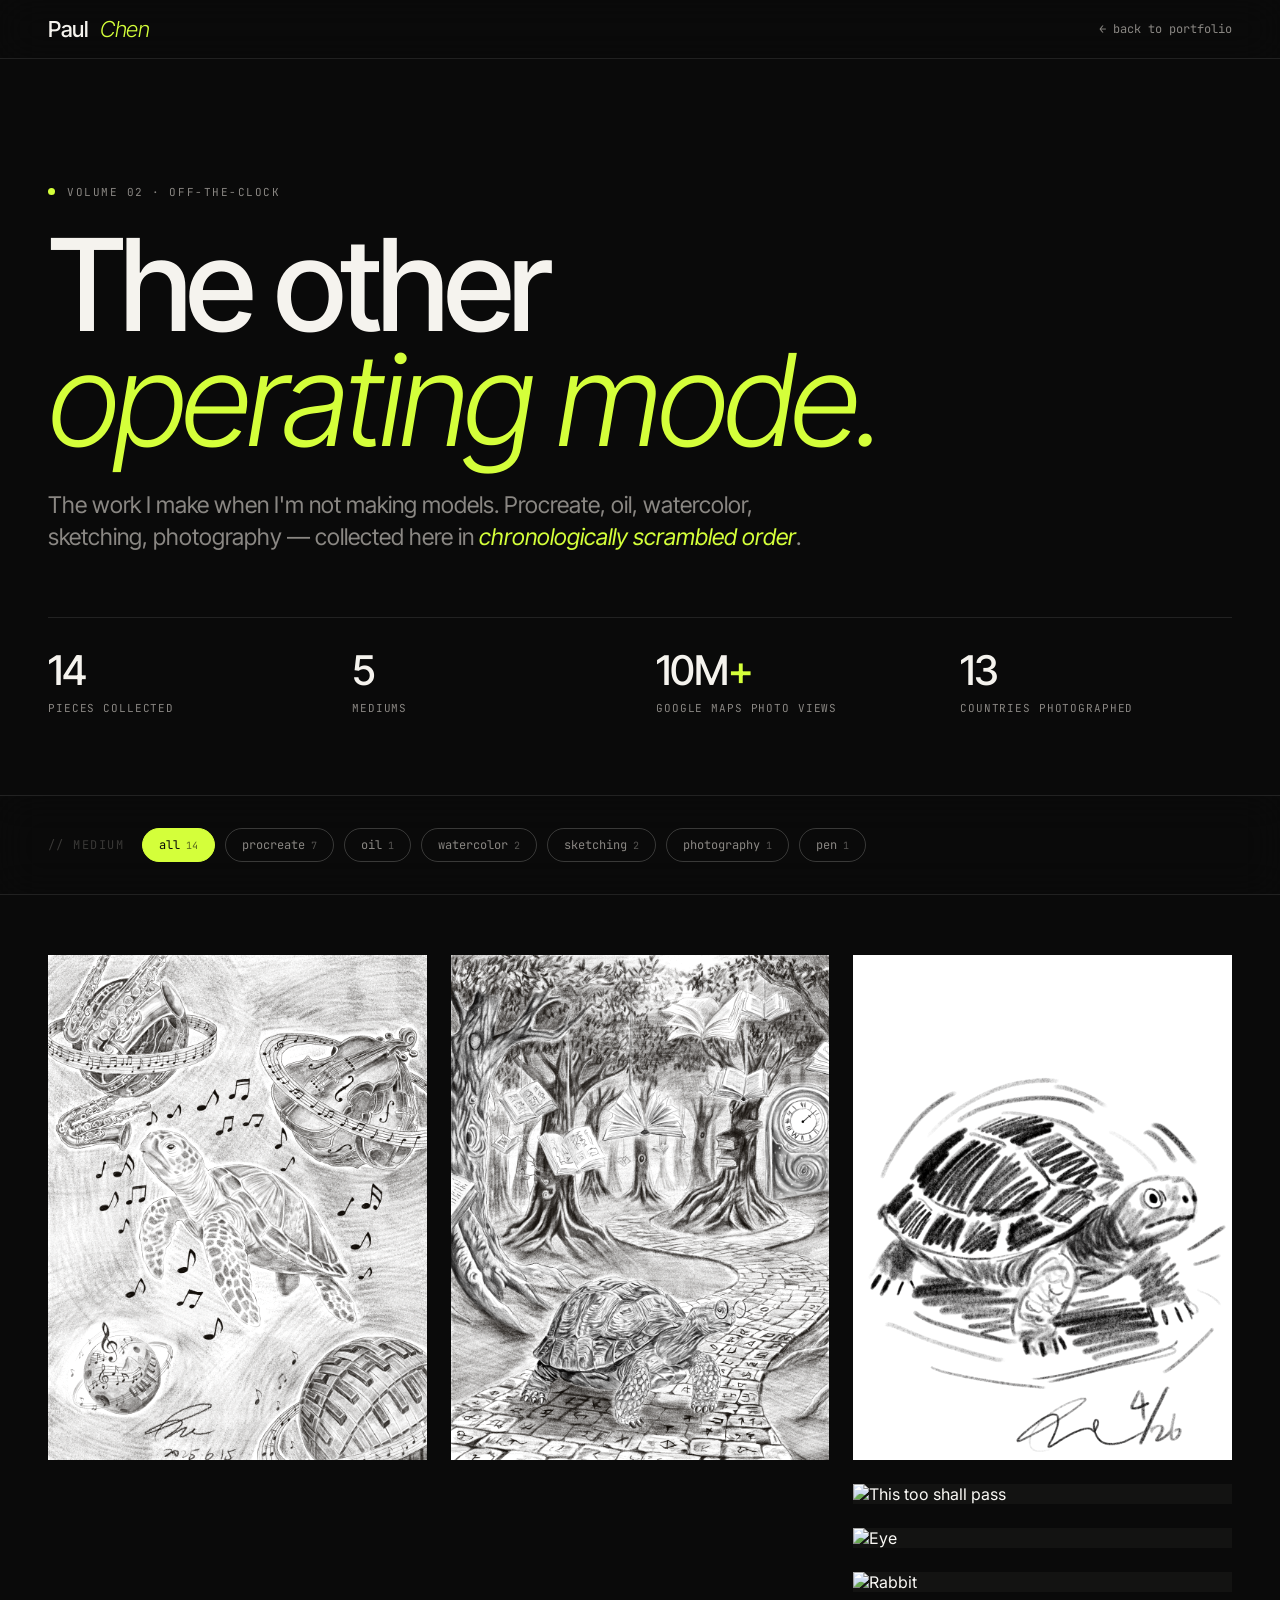
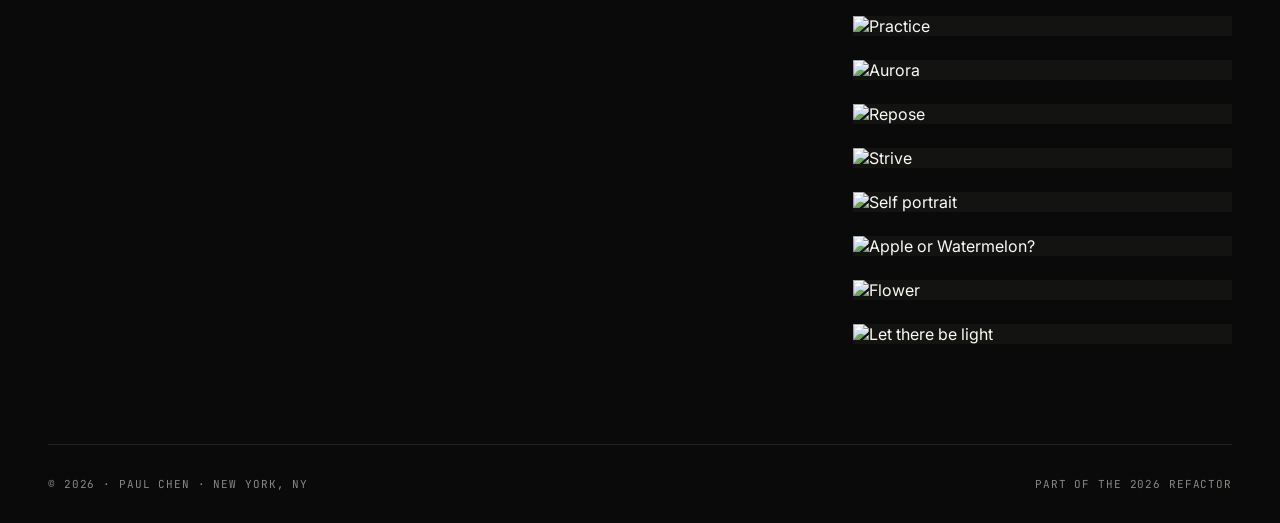
==== commit bc3456d5: "yes" ====
--- a/artwork.html
+++ b/artwork.html
@@ -1,389 +1,381 @@
-<!DOCTYPE html>
-<html lang="en">
-<head>
-    <meta charset="UTF-8">
-    <meta name="viewport" content="width=device-width, initial-scale=1, shrink-to-fit=no">
-    <title>Artwork | Paul Chen</title>
-    
-    <!-- Fonts -->
-    <link href="https://fonts.googleapis.com/css2?family=DM+Serif+Display:ital@0;1&family=Syne:wght@400;500;600;700;800&family=Lora:ital,wght@0,400;0,500;1,400&display=swap" rel="stylesheet">
-    
-    <!-- Bootstrap -->
-    <link href="https://cdn.jsdelivr.net/npm/bootstrap@5.3.0-alpha1/dist/css/bootstrap.min.css" rel="stylesheet">
-    
-    <!-- Font Awesome -->
-    <link rel="stylesheet" href="https://cdnjs.cloudflare.com/ajax/libs/font-awesome/6.4.0/css/all.min.css">
-    
-    <!-- Lightbox -->
-    <link rel="stylesheet" href="https://cdnjs.cloudflare.com/ajax/libs/lightbox2/2.11.3/css/lightbox.min.css">
-    
-    <!-- Custom CSS -->
-    <link rel="stylesheet" href="css/style.css">
-    
-    <style>
-        /* Additional styles for artwork page */
-        .art-grid {
-            display: grid;
-            grid-template-columns: repeat(auto-fill, minmax(350px, 1fr));
-            gap: 2rem;
-            margin-top: 2rem;
-        }
-        
-        .art-item {
-            border-radius: var(--border-radius);
-            overflow: hidden;
-            background-color: var(--card-color);
-            box-shadow: 0 8px 30px rgba(0, 0, 0, 0.06);
-            transition: transform var(--transition-speed) ease, box-shadow var(--transition-speed) ease;
-        }
-        
-        .art-item:hover {
-            transform: translateY(-5px);
-            box-shadow: 0 12px 40px rgba(0, 0, 0, 0.1);
-        }
-        
-        .art-item img {
-            width: 100%;
-            height: auto;
-            display: block;
-        }
-        
-        .art-caption {
-            padding: 1rem;
-        }
-        
-        .art-title {
-            font-weight: 600;
-            margin-bottom: 0.25rem;
-        }
-        
-        .art-medium {
-            display: inline-block;
-            background-color: var(--accent-color);
-            color: white;
-            padding: 0.2rem 0.75rem;
-            border-radius: 30px;
-            font-size: 0.75rem;
-            margin-bottom: 0.75rem;
-        }
-        
-        .art-actions {
-            display: flex;
-            justify-content: space-between;
-            align-items: center;
-            margin-top: 0.5rem;
-        }
-    </style>
-</head>
-
-<body>
-    <header>
-        <div class="container-fluid">
-            <nav class="navbar navbar-expand-lg">
-                <a class="navbar-brand" href="index.html">Paul Chen</a>
-                <button class="navbar-toggler" type="button" data-bs-toggle="collapse" data-bs-target="#navbarNav" aria-controls="navbarNav" aria-expanded="false" aria-label="Toggle navigation">
-                    <span class="navbar-toggler-icon"></span>
-                </button>
-                <div class="collapse navbar-collapse" id="navbarNav">
-                    <ul class="navbar-nav ms-auto">
-                        <li class="nav-item">
-                            <a class="nav-link" href="index.html">Home</a>
-                        </li>
-                        <li class="nav-item">
-                            <a class="nav-link" href="index.html#projects">Projects</a>
-                        </li>
-                        <li class="nav-item">
-                            <a class="nav-link" href="experience.html">Experience</a>
-                        </li>
-                        <li class="nav-item">
-                            <a class="nav-link active" href="artwork.html">Artwork</a>
-                        </li>
-                    </ul>
-                </div>
-            </nav>
-        </div>
-    </header>
-
-    <section id="artwork-intro" class="fade-in">
-        <div class="container-fluid">
-            <div class="row">
-                <div class="col-lg-3">
-                    <div class="card mb-4 sticky-top" style="top: 80px; z-index: 100;">
-                        <div class="card-body p-4 text-center">
-                            <img src="art/profile.jpg" alt="Paul Chen" class="img-fluid rounded-4 mb-4" style="max-width: 100%;">
-                            <h3>Paul Chen</h3>
-                            <p class="text-muted mb-3">AI Enthusiast, Artist, and Boardgame Lover</p>
-                            <div class="social-links justify-content-center">
-                                <a href="https://www.linkedin.com/in/paiweichen/" aria-label="LinkedIn">
-                                    <i class="fab fa-linkedin-in"></i>
-                                </a>
-                                <a href="https://github.com/paul46186" aria-label="GitHub">
-                                    <i class="fab fa-github"></i>
-                                </a>
-                                <a href="files/Paul Chen Resume.pdf" aria-label="Resume">
-                                    <i class="far fa-file-pdf"></i>
-                                </a>
-                                <a href="/cdn-cgi/l/email-protection#5c2c3d2930686a6d646a1c3b313d3530723f3331" aria-label="Email">
-                                    <i class="far fa-envelope"></i>
-                                </a>
-                                <a href="https://www.instagram.com/paul46186" aria-label="Instagram">
-                                    <i class="fab fa-instagram"></i>
-                                </a>
-                            </div>
-                        </div>
-                    </div>
-                </div>
-                
-                <div class="col-lg-9">
-                    <div class="card">
-                        <div class="card-body p-4">
-                            <h2 class="mb-3">Artwork Gallery</h2>
-                            <p>Welcome to my creative space. Here you'll find a collection of my artwork spanning various mediums from digital art on Procreate to traditional sketching, oil painting, watercolor, and photography. Art is my way of expressing thoughts and emotions that can't always be put into words.</p>
-                            
-                            <div class="art-grid">
-
-                                <!-- Turbiboo -->
-                                <div class="art-item" data-category="procreate">
-                                    <a href="art/turbiboo 3.PNG" data-lightbox="gallery" data-title="Turbiboo 3 - Ipad Procreate">
-                                        <img src="art/turbiboo 3.PNG" alt="Turbiboo2">
-                                    </a>
-                                    <div class="art-caption">
-                                        <h5 class="art-title">Turbiboo 3</h5>
-                                        <span class="art-medium">Ipad Procreate</span>
-                                        <div class="art-actions">
-                                            <a href="art/turbiboo 3.PNG" download class="btn btn-sm btn-outline">
-                                                <i class="fas fa-download"></i> Download
-                                            </a>
-                                        </div>
-                                    </div>
-                                </div>
-                                <!-- Turbiboo -->
-                                <div class="art-item" data-category="procreate">
-                                    <a href="art/turbiboo 2.PNG" data-lightbox="gallery" data-title="Turbiboo 2 - Ipad Procreate">
-                                        <img src="art/turbiboo 2.PNG" alt="Turbiboo2">
-                                    </a>
-                                    <div class="art-caption">
-                                        <h5 class="art-title">Turbiboo 2</h5>
-                                        <span class="art-medium">Ipad Procreate</span>
-                                        <div class="art-actions">
-                                            <a href="art/turbiboo 2.PNG" download class="btn btn-sm btn-outline">
-                                                <i class="fas fa-download"></i> Download
-                                            </a>
-                                        </div>
-                                    </div>
-                                </div>
-                                <!-- Turbiboo -->
-                                <div class="art-item" data-category="procreate">
-                                    <a href="art/turbiboo 1.PNG" data-lightbox="gallery" data-title="Turbiboo 1 - Ipad Procreate">
-                                        <img src="art/turbiboo 1.PNG" alt="Turbiboo">
-                                    </a>
-                                    <div class="art-caption">
-                                        <h5 class="art-title">Turbiboo 1</h5>
-                                        <span class="art-medium">Ipad Procreate</span>
-                                        <div class="art-actions">
-                                            <a href="art/turbiboo 1.PNG" download class="btn btn-sm btn-outline">
-                                                <i class="fas fa-download"></i> Download
-                                            </a>
-                                        </div>
-                                    </div>
-                                </div>
-
-                                <!-- Self portrait -->
-                                <div class="art-item" data-category="sketching">
-                                    <a href="art/Self portrait.JPG" data-lightbox="gallery" data-title="Self portrait - Sketching">
-                                        <img src="art/Self portrait.JPG" alt="Self portrait">
-                                    </a>
-                                    <div class="art-caption">
-                                        <h5 class="art-title">Self portrait</h5>
-                                        <span class="art-medium">Sketching</span>
-                                        <div class="art-actions">
-                                            <a href="art/Self portrait.JPG" download class="btn btn-sm btn-outline">
-                                                <i class="fas fa-download"></i> Download
-                                            </a>
-                                        </div>
-                                    </div>
-                                </div>
-                                
-                                <!-- This too shall pass -->
-                                <div class="art-item" data-category="procreate">
-                                    <a href="art/this too shall pass.png" data-lightbox="gallery" data-title="This too shall pass - Ipad Procreate">
-                                        <img src="art/this too shall pass.png" alt="This too shall pass">
-                                    </a>
-                                    <div class="art-caption">
-                                        <h5 class="art-title">This too shall pass</h5>
-                                        <span class="art-medium">Ipad Procreate</span>
-                                        <div class="art-actions">
-                                            <a href="art/this too shall pass.png" download class="btn btn-sm btn-outline">
-                                                <i class="fas fa-download"></i> Download
-                                            </a>
-                                        </div>
-                                    </div>
-                                </div>
-                                
-                                <!-- Eye -->
-                                <div class="art-item" data-category="procreate">
-                                    <a href="art/eye.jpg" data-lightbox="gallery" data-title="Eye - Ipad Procreate">
-                                        <img src="art/eye.jpg" alt="Eye">
-                                    </a>
-                                    <div class="art-caption">
-                                        <h5 class="art-title">Eye</h5>
-                                        <span class="art-medium">Ipad Procreate</span>
-                                        <div class="art-actions">
-                                            <a href="art/eye.jpg" download class="btn btn-sm btn-outline">
-                                                <i class="fas fa-download"></i> Download
-                                            </a>
-                                        </div>
-                                    </div>
-                                </div>
-                                
-                                <!-- Rabbit -->
-                                <div class="art-item" data-category="procreate">
-                                    <a href="art/rabbit.jpg" data-lightbox="gallery" data-title="Rabbit - Ipad Procreate">
-                                        <img src="art/rabbit.jpg" alt="Rabbit">
-                                    </a>
-                                    <div class="art-caption">
-                                        <h5 class="art-title">Rabbit</h5>
-                                        <span class="art-medium">Ipad Procreate</span>
-                                        <div class="art-actions">
-                                            <a href="art/rabbit.jpg" download class="btn btn-sm btn-outline">
-                                                <i class="fas fa-download"></i> Download
-                                            </a>
-                                        </div>
-                                    </div>
-                                </div>
-                                
-                                <!-- Aurora -->
-                                <div class="art-item" data-category="oil">
-                                    <a href="art/aurora.jpg" data-lightbox="gallery" data-title="Aurora - Oil Painting">
-                                        <img src="art/aurora.jpg" alt="Aurora">
-                                    </a>
-                                    <div class="art-caption">
-                                        <h5 class="art-title">Aurora</h5>
-                                        <span class="art-medium">Oil Painting</span>
-                                        <div class="art-actions">
-                                            <a href="art/aurora.jpg" download class="btn btn-sm btn-outline">
-                                                <i class="fas fa-download"></i> Download
-                                            </a>
-                                        </div>
-                                    </div>
-                                </div>
-                                
-                                <!-- Repose -->
-                                <div class="art-item" data-category="watercolor">
-                                    <a href="art/repose.jpg" data-lightbox="gallery" data-title="Repose - Watercolor Painting">
-                                        <img src="art/repose.jpg" alt="Repose">
-                                    </a>
-                                    <div class="art-caption">
-                                        <h5 class="art-title">Repose</h5>
-                                        <span class="art-medium">Watercolor Painting</span>
-                                        <div class="art-actions">
-                                            <a href="art/repose.jpg" download class="btn btn-sm btn-outline">
-                                                <i class="fas fa-download"></i> Download
-                                            </a>
-                                        </div>
-                                    </div>
-                                </div>
-                                
-                                <!-- Strive -->
-                                <div class="art-item" data-category="watercolor">
-                                    <a href="art/strive.jpg" data-lightbox="gallery" data-title="Strive - Watercolor Painting">
-                                        <img src="art/strive.jpg" alt="Strive">
-                                    </a>
-                                    <div class="art-caption">
-                                        <h5 class="art-title">Strive</h5>
-                                        <span class="art-medium">Watercolor Painting</span>
-                                        <div class="art-actions">
-                                            <a href="art/strive.jpg" download class="btn btn-sm btn-outline">
-                                                <i class="fas fa-download"></i> Download
-                                            </a>
-                                        </div>
-                                    </div>
-                                </div>
-                                
-                                <!-- Let there be light -->
-                                <div class="art-item" data-category="photography">
-                                    <a href="art/light.jpg" data-lightbox="gallery" data-title="Let there be light - Photograph">
-                                        <img src="art/light.jpg" alt="Let there be light">
-                                    </a>
-                                    <div class="art-caption">
-                                        <h5 class="art-title">Let there be light</h5>
-                                        <span class="art-medium">Photography</span>
-                                        <div class="art-actions">
-                                            <a href="art/light.jpg" download class="btn btn-sm btn-outline">
-                                                <i class="fas fa-download"></i> Download
-                                            </a>
-                                        </div>
-                                    </div>
-                                </div>
-                                
-                                <!-- Practice -->
-                                <div class="art-item" data-category="procreate">
-                                    <a href="art/practice.jpg" data-lightbox="gallery" data-title="Practice - Ipad Procreate">
-                                        <img src="art/practice.jpg" alt="Practice">
-                                    </a>
-                                    <div class="art-caption">
-                                        <h5 class="art-title">Practice</h5>
-                                        <span class="art-medium">Ipad Procreate</span>
-                                        <div class="art-actions">
-                                            <a href="art/practice.jpg" download class="btn btn-sm btn-outline">
-                                                <i class="fas fa-download"></i> Download
-                                            </a>
-                                        </div>
-                                    </div>
-                                </div>
-                                
-                                <!-- Apple or Watermelon? -->
-                                <div class="art-item" data-category="sketching">
-                                    <a href="art/apple.jpg" data-lightbox="gallery" data-title="Apple or Watermelon? - Sketching">
-                                        <img src="art/apple.jpg" alt="Apple or Watermelon?">
-                                    </a>
-                                    <div class="art-caption">
-                                        <h5 class="art-title">Apple or Watermelon?</h5>
-                                        <span class="art-medium">Sketching</span>
-                                        <div class="art-actions">
-                                            <a href="art/apple.jpg" download class="btn btn-sm btn-outline">
-                                                <i class="fas fa-download"></i> Download
-                                            </a>
-                                        </div>
-                                    </div>
-                                </div>
-                                
-                                <!-- Flower -->
-                                <div class="art-item" data-category="pen">
-                                    <a href="art/flower.jpg" data-lightbox="gallery" data-title="Flower - Pen">
-                                        <img src="art/flower.jpg" alt="Flower">
-                                    </a>
-                                    <div class="art-caption">
-                                        <h5 class="art-title">Flower</h5>
-                                        <span class="art-medium">Pen</span>
-                                        <div class="art-actions">
-                                            <a href="art/flower.jpg" download class="btn btn-sm btn-outline">
-                                                <i class="fas fa-download"></i> Download
-                                            </a>
-                                        </div>
-                                    </div>
-                                </div>
-                            </div>
-                        </div>
-                    </div>
-                </div>
-            </div>
-        </div>
-    </section>
-
-    <footer>
-        <div class="container">
-            <p>New York, NY</p>
-            <p class="copyright">Copyright &copy; 2026 | Paul Chen</p>
-        </div>
-    </footer>
-
-    <!-- Bootstrap, Lightbox & Custom JS -->
-    <script data-cfasync="false" src="/cdn-cgi/scripts/5c5dd728/cloudflare-static/email-decode.min.js"></script><script src="https://cdn.jsdelivr.net/npm/bootstrap@5.3.0-alpha1/dist/js/bootstrap.bundle.min.js"></script>
-    <script src="https://cdnjs.cloudflare.com/ajax/libs/lightbox2/2.11.3/js/lightbox.min.js"></script>
-    <script>
-        document.addEventListener('DOMContentLoaded', function() {
-            // Lightbox configuration
-            lightbox.option({
-                'resizeDuration': 200,
-                'wrapAround': tru+<!DOCTYPE html>
+<html lang="en">
+<head>
+<meta charset="UTF-8">
+<meta name="viewport" content="width=device-width, initial-scale=1">
+<title>Artwork · Paul Chen</title>
+<link rel="preconnect" href="https://fonts.googleapis.com">
+<link rel="preconnect" href="https://fonts.gstatic.com" crossorigin>
+<link href="https://fonts.googleapis.com/css2?family=Inter+Tight:wght@300;400;500;600&family=Inter:wght@300;400;500&family=JetBrains+Mono:wght@300;400;500&display=swap" rel="stylesheet">
+<style>
+  *, *::before, *::after { box-sizing: border-box; margin: 0; padding: 0; }
+  :root {
+    --bg: #0a0a0a;
+    --bg-2: #131312;
+    --fg: #f5f3ee;
+    --fg-dim: #8a8783;
+    --fg-faint: #3a3937;
+    --accent: #d4ff3a;
+    --border: rgba(245, 243, 238, 0.10);
+    --border-strong: rgba(245, 243, 238, 0.20);
+  }
+  html, body {
+    background: var(--bg);
+    color: var(--fg);
+    font-family: 'Inter', sans-serif;
+    font-size: 16px;
+    -webkit-font-smoothing: antialiased;
+    overflow-x: hidden;
+    min-height: 100vh;
+  }
+  ::selection { background: var(--accent); color: #0a0a0a; }
+  a { color: inherit; text-decoration: none; }
+  .wrap { max-width: 1480px; margin: 0 auto; padding: 0 48px; }
+  @media (max-width: 720px) { .wrap { padding: 0 20px; } }
+
+  nav.top {
+    position: sticky; top: 0; z-index: 50;
+    backdrop-filter: blur(20px);
+    background: rgba(10,10,10,0.7);
+    border-bottom: 1px solid var(--border);
+    padding: 16px 0;
+    font-family: 'JetBrains Mono', monospace;
+    font-size: 12px;
+  }
+  nav.top .inner { display: flex; align-items: center; justify-content: space-between; }
+  nav.top .brand {
+    display: flex; align-items: center; gap: 12px;
+    font-family: 'Inter Tight', sans-serif;
+    font-size: 22px;
+    font-weight: 500;
+    letter-spacing: -0.02em;
+  }
+  nav.top .brand em { color: var(--accent); font-style: italic; font-weight: 300; }
+  nav.top .back {
+    color: var(--fg-dim);
+    transition: color .2s;
+  }
+  nav.top .back:hover { color: var(--accent); }
+
+  /* ============ HEADER ============ */
+  header.intro {
+    padding: 120px 0 80px;
+    border-bottom: 1px solid var(--border);
+  }
+  header.intro .eyebrow {
+    display: inline-flex; align-items: center; gap: 12px;
+    font-family: 'JetBrains Mono', monospace;
+    font-size: 11px;
+    color: var(--fg-dim);
+    text-transform: uppercase;
+    letter-spacing: 0.14em;
+    margin-bottom: 28px;
+  }
+  header.intro .eyebrow .dot { width: 7px; height: 7px; background: var(--accent); border-radius: 50%; }
+  header.intro h1 {
+    font-family: 'Inter Tight', sans-serif;
+    font-size: clamp(60px, 10vw, 180px);
+    font-weight: 500;
+    line-height: 0.9;
+    letter-spacing: -0.045em;
+    margin-bottom: 32px;
+  }
+  header.intro h1 em { font-style: italic; font-weight: 300; color: var(--accent); }
+  header.intro p {
+    font-family: 'Inter Tight', sans-serif;
+    font-size: clamp(20px, 1.8vw, 26px);
+    font-weight: 400;
+    color: var(--fg-dim);
+    max-width: 60ch;
+    line-height: 1.4;
+    text-wrap: pretty;
+  }
+  header.intro p em { color: var(--accent); font-style: italic; }
+
+  .meta-row {
+    display: grid;
+    grid-template-columns: repeat(4, 1fr);
+    gap: 32px;
+    margin-top: 64px;
+    padding-top: 32px;
+    border-top: 1px solid var(--border);
+  }
+  @media (max-width: 720px) { .meta-row { grid-template-columns: repeat(2, 1fr); } }
+  .meta-row .m .n {
+    font-family: 'Inter Tight', sans-serif;
+    font-size: clamp(28px, 3.2vw, 44px);
+    font-weight: 500;
+    letter-spacing: -0.025em;
+    line-height: 1;
+  }
+  .meta-row .m .n .ac { color: var(--accent); }
+  .meta-row .m .l {
+    font-family: 'JetBrains Mono', monospace;
+    font-size: 11px;
+    color: var(--fg-dim);
+    text-transform: uppercase;
+    letter-spacing: 0.08em;
+    margin-top: 10px;
+  }
+
+  /* ============ FILTERS ============ */
+  .filters {
+    padding: 32px 0;
+    border-bottom: 1px solid var(--border);
+    position: sticky; top: 56px; z-index: 40;
+    backdrop-filter: blur(20px);
+    background: rgba(10,10,10,0.7);
+  }
+  .filter-row {
+    display: flex; gap: 10px; flex-wrap: wrap; align-items: center;
+    font-family: 'JetBrains Mono', monospace;
+    font-size: 12px;
+  }
+  .filter-row .lbl {
+    color: var(--fg-faint);
+    text-transform: uppercase;
+    letter-spacing: 0.12em;
+    margin-right: 8px;
+  }
+  .chip {
+    padding: 8px 16px;
+    border: 1px solid var(--border-strong);
+    border-radius: 100px;
+    color: var(--fg-dim);
+    cursor: pointer;
+    transition: all .2s;
+    background: transparent;
+    font: inherit;
+  }
+  .chip:hover { color: var(--fg); border-color: var(--fg-dim); }
+  .chip.active { background: var(--accent); color: #0a0a0a; border-color: var(--accent); }
+  .chip .count { color: inherit; opacity: 0.6; margin-left: 6px; font-size: 10px; }
+
+  /* ============ GALLERY ============ */
+  main { padding: 60px 0 100px; }
+  .gallery {
+    columns: 3;
+    column-gap: 24px;
+  }
+  @media (max-width: 900px) { .gallery { columns: 2; column-gap: 16px; } }
+  @media (max-width: 560px) { .gallery { columns: 1; } }
+  .art {
+    break-inside: avoid;
+    margin-bottom: 24px;
+    position: relative;
+    overflow: hidden;
+    cursor: zoom-in;
+    background: var(--bg-2);
+    transition: transform .5s cubic-bezier(.16,1,.3,1);
+  }
+  .art img {
+    width: 100%; height: auto; display: block;
+    filter: grayscale(0.3) contrast(1.05);
+    transition: filter .6s, transform 1s cubic-bezier(.16,1,.3,1);
+  }
+  .art:hover img { filter: none; transform: scale(1.03); }
+  .art .info {
+    position: absolute; inset: auto 0 0 0;
+    padding: 32px 16px 14px;
+    background: linear-gradient(180deg, transparent, rgba(10,10,10,0.85));
+    transform: translateY(20px);
+    opacity: 0;
+    transition: opacity .4s, transform .4s;
+  }
+  .art:hover .info { opacity: 1; transform: translateY(0); }
+  .art .info .ti {
+    font-family: 'Inter Tight', sans-serif;
+    font-size: 18px;
+    font-weight: 500;
+    letter-spacing: -0.015em;
+    color: var(--fg);
+    margin-bottom: 4px;
+  }
+  .art .info .me {
+    font-family: 'JetBrains Mono', monospace;
+    font-size: 10px;
+    text-transform: uppercase;
+    letter-spacing: 0.1em;
+    color: var(--accent);
+  }
+  .art.hidden { display: none; }
+
+  /* ============ LIGHTBOX ============ */
+  #lb {
+    position: fixed; inset: 0; z-index: 200;
+    background: rgba(10,10,10,0.95);
+    backdrop-filter: blur(20px);
+    display: none;
+    align-items: center; justify-content: center;
+    cursor: zoom-out;
+  }
+  #lb.show { display: flex; }
+  #lb img { max-width: 92vw; max-height: 88vh; object-fit: contain; }
+  #lb .lb-meta {
+    position: absolute; bottom: 24px; left: 0; right: 0;
+    text-align: center;
+    font-family: 'JetBrains Mono', monospace;
+    font-size: 12px;
+    color: var(--fg-dim);
+    text-transform: uppercase;
+    letter-spacing: 0.12em;
+  }
+  #lb .lb-meta b { color: var(--accent); font-weight: 500; margin-right: 14px; }
+  #lb .lb-close {
+    position: absolute; top: 24px; right: 24px;
+    width: 40px; height: 40px;
+    border: 1px solid var(--border-strong);
+    border-radius: 50%;
+    color: var(--fg);
+    display: flex; align-items: center; justify-content: center;
+    cursor: pointer;
+    font-family: 'JetBrains Mono', monospace;
+    transition: all .2s;
+  }
+  #lb .lb-close:hover { background: var(--accent); color: #0a0a0a; border-color: var(--accent); }
+
+  /* ============ FOOTER ============ */
+  footer.bottom {
+    border-top: 1px solid var(--border);
+    padding: 32px 0;
+    display: flex; justify-content: space-between; align-items: center;
+    font-family: 'JetBrains Mono', monospace;
+    font-size: 11px;
+    color: var(--fg-dim);
+    text-transform: uppercase;
+    letter-spacing: 0.08em;
+  }
+</style>
+</head>
+<body>
+
+<nav class="top">
+  <div class="wrap inner">
+    <a href="index.html" class="brand">Paul <em>Chen</em></a>
+    <a href="javascript:history.length>1?history.back():(location.href='index.html')" class="back">← back to portfolio</a>
+  </div>
+</nav>
+
+<header class="intro">
+  <div class="wrap">
+    <div class="eyebrow"><span class="dot"></span><span>Volume 02 · Off-the-Clock</span></div>
+    <h1>The other<br><em>operating mode.</em></h1>
+    <p>The work I make when I'm not making models. Procreate, oil, watercolor, sketching, photography — collected here in <em>chronologically scrambled order</em>.</p>
+
+    <div class="meta-row">
+      <div class="m"><div class="n">14</div><div class="l">pieces collected</div></div>
+      <div class="m"><div class="n">5</div><div class="l">mediums</div></div>
+      <div class="m"><div class="n">10M<span class="ac">+</span></div><div class="l">google maps photo views</div></div>
+      <div class="m"><div class="n">13</div><div class="l">countries photographed</div></div>
+    </div>
+  </div>
+</header>
+
+<div class="filters">
+  <div class="wrap">
+    <div class="filter-row" id="filters">
+      <span class="lbl">// medium</span>
+      <button class="chip active" data-f="all">all<span class="count">14</span></button>
+      <button class="chip" data-f="procreate">procreate</button>
+      <button class="chip" data-f="oil">oil</button>
+      <button class="chip" data-f="watercolor">watercolor</button>
+      <button class="chip" data-f="sketching">sketching</button>
+      <button class="chip" data-f="photography">photography</button>
+      <button class="chip" data-f="pen">pen</button>
+    </div>
+  </div>
+</div>
+
+<main>
+  <div class="wrap">
+    <div class="gallery" id="gallery"></div>
+  </div>
+</main>
+
+<div id="lb">
+  <div class="lb-close">✕</div>
+  <img id="lbImg" src="" alt="">
+  <div class="lb-meta"><b id="lbT"></b><span id="lbM"></span></div>
+</div>
+
+<div class="wrap">
+  <footer class="bottom">
+    <span>© 2026 · Paul Chen · New York, NY</span>
+    <span>part of the 2026 refactor</span>
+  </footer>
+</div>
+
+<script>
+const works = [
+  { src: 'art/turbiboo 3.PNG', title: 'Turbiboo 3', medium: 'procreate' },
+  { src: 'art/turbiboo 2.PNG', title: 'Turbiboo 2', medium: 'procreate' },
+  { src: 'art/turbiboo 1.PNG', title: 'Turbiboo 1', medium: 'procreate' },
+  { src: 'art/this too shall pass.png', title: 'This too shall pass', medium: 'procreate' },
+  { src: 'art/eye.jpg', title: 'Eye', medium: 'procreate' },
+  { src: 'art/rabbit.jpg', title: 'Rabbit', medium: 'procreate' },
+  { src: 'art/practice.jpg', title: 'Practice', medium: 'procreate' },
+  { src: 'art/aurora.jpg', title: 'Aurora', medium: 'oil' },
+  { src: 'art/repose.jpg', title: 'Repose', medium: 'watercolor' },
+  { src: 'art/strive.jpg', title: 'Strive', medium: 'watercolor' },
+  { src: 'art/Self portrait.JPG', title: 'Self portrait', medium: 'sketching' },
+  { src: 'art/apple.jpg', title: 'Apple or Watermelon?', medium: 'sketching' },
+  { src: 'art/flower.jpg', title: 'Flower', medium: 'pen' },
+  { src: 'art/light.jpg', title: 'Let there be light', medium: 'photography' },
+];
+
+const gallery = document.getElementById('gallery');
+works.forEach((w, idx) => {
+  const a = document.createElement('div');
+  a.className = 'art';
+  a.dataset.medium = w.medium;
+  a.dataset.idx = idx;
+  a.innerHTML = `
+    <img src="${w.src}" alt="${w.title}" loading="lazy">
+    <div class="info">
+      <div class="ti">${w.title}</div>
+      <div class="me">${w.medium}</div>
+    </div>`;
+  gallery.appendChild(a);
+});
+
+// counts
+const counts = {};
+works.forEach(w => { counts[w.medium] = (counts[w.medium] || 0) + 1; });
+document.querySelectorAll('#filters .chip').forEach(c => {
+  const f = c.dataset.f;
+  if (f === 'all') return;
+  const ct = counts[f] || 0;
+  if (ct > 0) c.innerHTML = c.innerHTML.replace(/<span class="count">.*?<\/span>$/,'') + `<span class="count">${ct}</span>`;
+});
+
+// filtering
+document.querySelectorAll('#filters .chip').forEach(c => {
+  c.addEventListener('click', () => {
+    document.querySelectorAll('#filters .chip').forEach(x => x.classList.remove('active'));
+    c.classList.add('active');
+    const f = c.dataset.f;
+    document.querySelectorAll('.art').forEach(a => {
+      a.classList.toggle('hidden', f !== 'all' && a.dataset.medium !== f);
+    });
+  });
+});
+
+// lightbox
+const lb = document.getElementById('lb');
+const lbImg = document.getElementById('lbImg');
+const lbT = document.getElementById('lbT');
+const lbM = document.getElementById('lbM');
+document.querySelectorAll('.art').forEach(a => {
+  a.addEventListener('click', () => {
+    const w = works[+a.dataset.idx];
+    lbImg.src = w.src;
+    lbT.textContent = w.title;
+    lbM.textContent = '· ' + w.medium;
+    lb.classList.add('show');
+  });
+});
+lb.addEventListener('click', () => lb.classList.remove('show'));
+document.addEventListener('keydown', e => { if (e.key === 'Escape') lb.classList.remove('show'); });
+</script>
+</body>
+</html>
